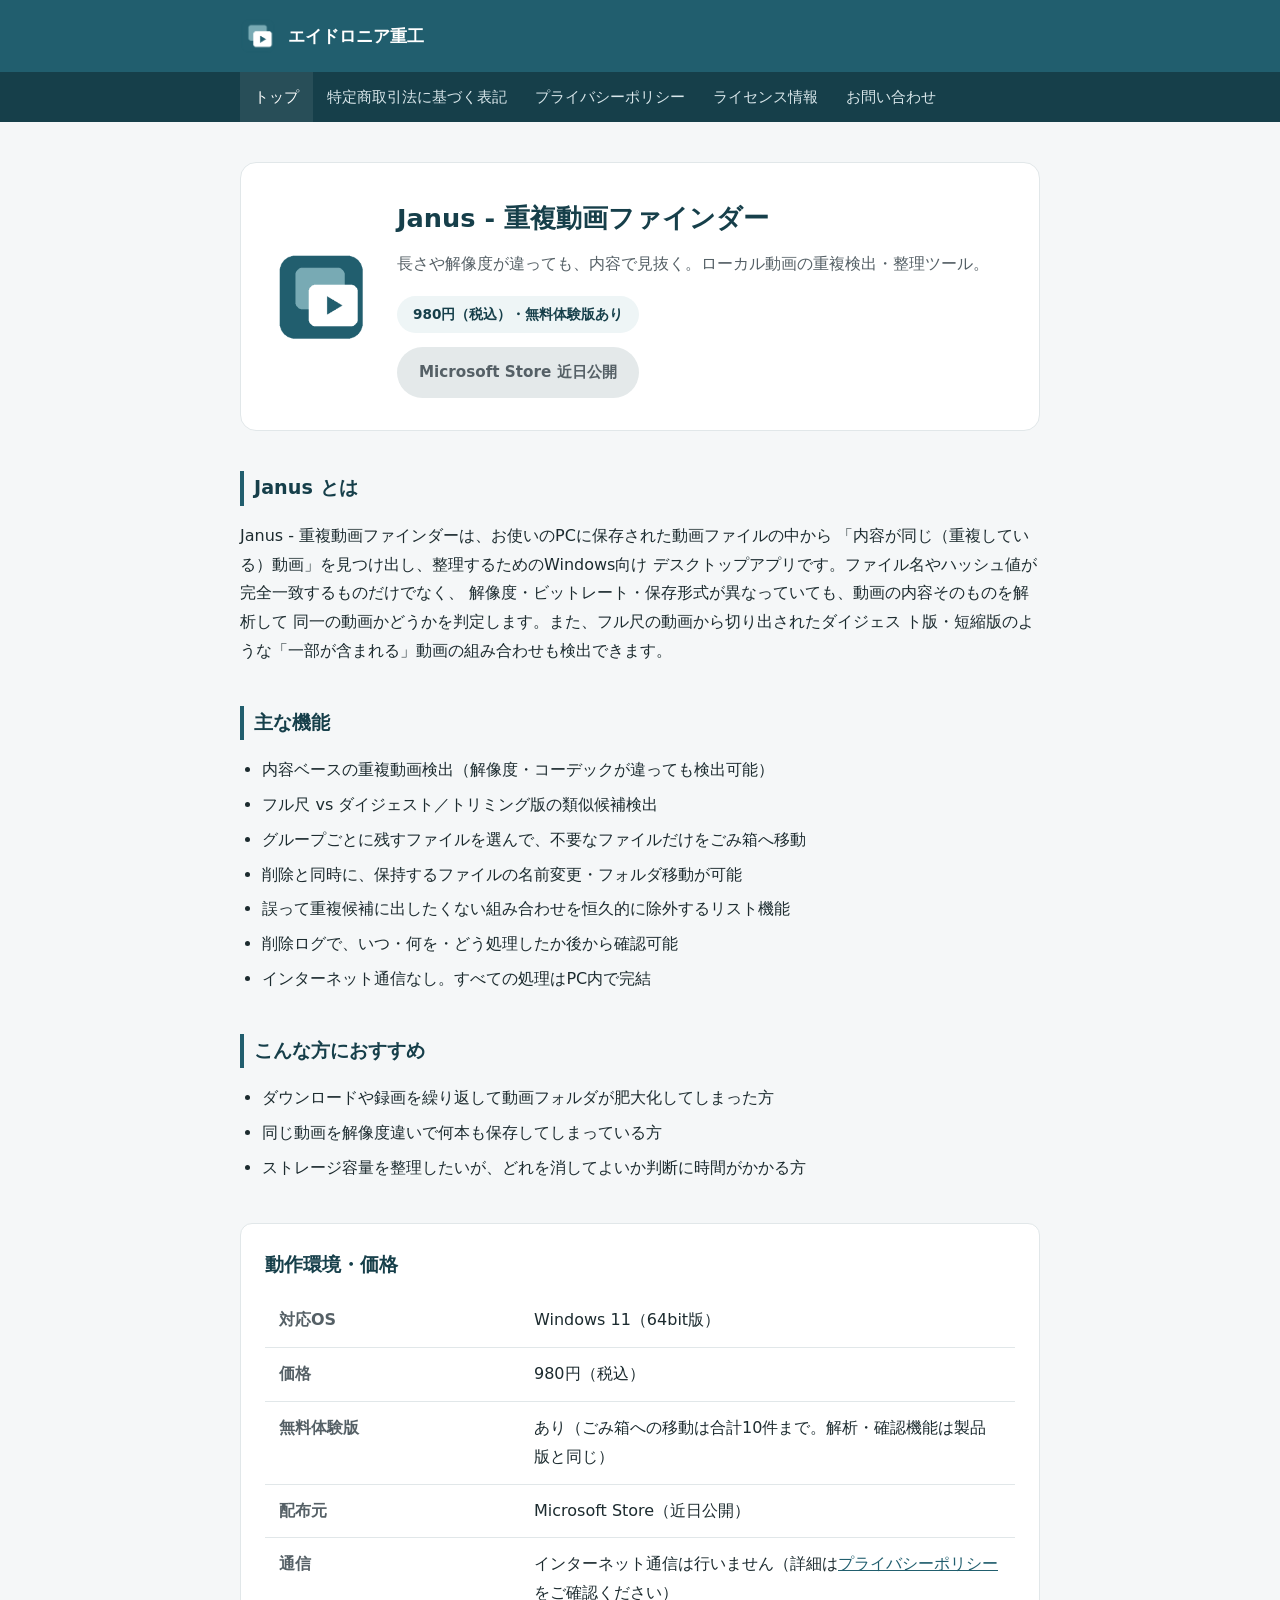
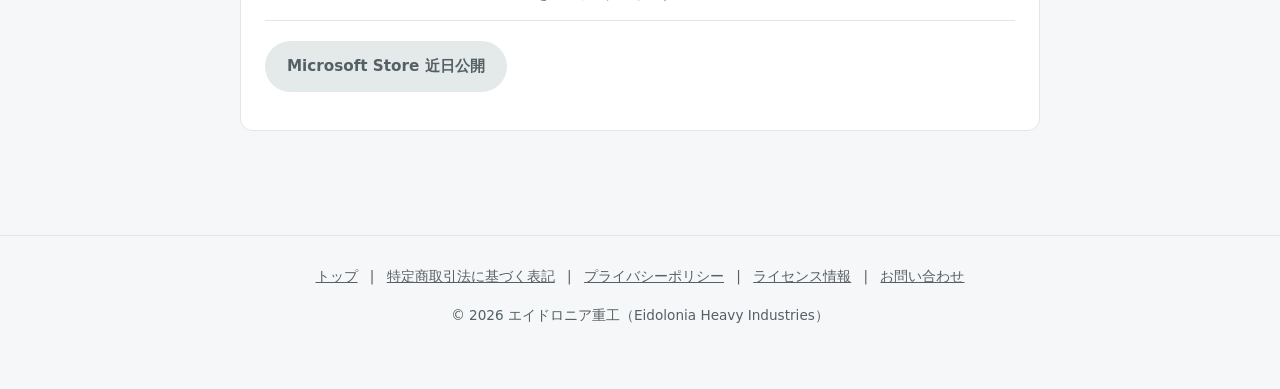
==== index.html @ 9762f9f0 "Add files via upload" ====
<!DOCTYPE html>
<html lang="ja">
<head>
<meta charset="UTF-8">
<meta name="viewport" content="width=device-width, initial-scale=1.0">
<title>Janus - 重複動画ファインダー | エイドロニア重工</title>
<meta name="description" content="長さや解像度が違っても内容ベースで重複動画を見つけ出し、整理するWindows向けデスクトップアプリ「Janus - 重複動画ファインダー」。Microsoft Storeで販売中。">
<link rel="stylesheet" href="style.css">
</head>
<body>

<header class="site-header">
  <div class="header-inner">
    <img class="logo" src="assets/logo.png" alt="Janus ロゴ">
    <a class="brand" href="index.html">エイドロニア重工</a>
  </div>
</header>
<nav class="site-nav">
  <div class="nav-inner">
    <a href="index.html" class="active">トップ</a>
    <a href="tokushoho.html">特定商取引法に基づく表記</a>
    <a href="privacy.html">プライバシーポリシー</a>
    <a href="license.html">ライセンス情報</a>
    <a href="contact.html">お問い合わせ</a>
  </div>
</nav>

<main>

  <div class="hero">
    <img class="hero-logo" src="assets/logo.png" alt="Janus - 重複動画ファインダー アイコン">
    <div>
      <h1>Janus - 重複動画ファインダー</h1>
      <p class="tagline">長さや解像度が違っても、内容で見抜く。ローカル動画の重複検出・整理ツール。</p>
      <span class="price-badge">980円（税込）・無料体験版あり</span><br>
      <!-- Microsoft Store 公開後は、この span を下記コメント内の <a> タグに置き換えてください -->
      <span class="btn-soon">Microsoft Store 近日公開</span>
      <!--
      <a class="btn" href="https://apps.microsoft.com/detail/9PHZ2T339R2P" target="_blank" rel="noopener">Microsoft Store で見る</a>
      -->
    </div>
  </div>

  <section>
    <h2>Janus とは</h2>
    <p>
      Janus - 重複動画ファインダーは、お使いのPCに保存された動画ファイルの中から
      「内容が同じ（重複している）動画」を見つけ出し、整理するためのWindows向け
      デスクトップアプリです。ファイル名やハッシュ値が完全一致するものだけでなく、
      解像度・ビットレート・保存形式が異なっていても、動画の内容そのものを解析して
      同一の動画かどうかを判定します。また、フル尺の動画から切り出されたダイジェス
      ト版・短縮版のような「一部が含まれる」動画の組み合わせも検出できます。
    </p>
  </section>

  <section>
    <h2>主な機能</h2>
    <ul>
      <li>内容ベースの重複動画検出（解像度・コーデックが違っても検出可能）</li>
      <li>フル尺 vs ダイジェスト／トリミング版の類似候補検出</li>
      <li>グループごとに残すファイルを選んで、不要なファイルだけをごみ箱へ移動</li>
      <li>削除と同時に、保持するファイルの名前変更・フォルダ移動が可能</li>
      <li>誤って重複候補に出したくない組み合わせを恒久的に除外するリスト機能</li>
      <li>削除ログで、いつ・何を・どう処理したか後から確認可能</li>
      <li>インターネット通信なし。すべての処理はPC内で完結</li>
    </ul>
  </section>

  <section>
    <h2>こんな方におすすめ</h2>
    <ul>
      <li>ダウンロードや録画を繰り返して動画フォルダが肥大化してしまった方</li>
      <li>同じ動画を解像度違いで何本も保存してしまっている方</li>
      <li>ストレージ容量を整理したいが、どれを消してよいか判断に時間がかかる方</li>
    </ul>
  </section>

  <section class="card">
    <h2 style="border:none; padding-left:0; margin-bottom:12px;">動作環境・価格</h2>
    <table class="spec-table">
      <tr><th>対応OS</th><td>Windows 11（64bit版）</td></tr>
      <tr><th>価格</th><td>980円（税込）</td></tr>
      <tr><th>無料体験版</th><td>あり（ごみ箱への移動は合計10件まで。解析・確認機能は製品版と同じ）</td></tr>
      <tr><th>配布元</th><td>Microsoft Store（近日公開）</td></tr>
      <tr><th>通信</th><td>インターネット通信は行いません（詳細は<a href="privacy.html">プライバシーポリシー</a>をご確認ください）</td></tr>
    </table>
    <p style="margin-top:20px;">
      <!-- Microsoft Store 公開後は、この span を下記コメント内の <a> タグに置き換えてください -->
      <span class="btn-soon">Microsoft Store 近日公開</span>
      <!--
      <a class="btn" href="https://apps.microsoft.com/detail/9PHZ2T339R2P" target="_blank" rel="noopener">Microsoft Store で購入する</a>
      -->
    </p>
  </section>

</main>

<footer class="site-footer">
  <p>
    <a href="index.html">トップ</a> |
    <a href="tokushoho.html">特定商取引法に基づく表記</a> |
    <a href="privacy.html">プライバシーポリシー</a> |
    <a href="license.html">ライセンス情報</a> |
    <a href="contact.html">お問い合わせ</a>
  </p>
  <p>&copy; 2026 エイドロニア重工（Eidolonia Heavy Industries）</p>
</footer>

</body>
</html>
---- style.css ----
:root {
  --color-bg: #f5f7f8;
  --color-surface: #ffffff;
  --color-text: #1c2b2f;
  --color-text-muted: #556066;
  --color-primary: #215e6e;
  --color-primary-dark: #163f4a;
  --color-accent: #78aab4;
  --color-border: #e1e7e9;
  --max-width: 840px;
}

* {
  box-sizing: border-box;
}

html {
  scroll-behavior: smooth;
}

body {
  margin: 0;
  font-family: "Hiragino Kaku Gothic ProN", "Yu Gothic", "Meiryo", system-ui, -apple-system, sans-serif;
  background: var(--color-bg);
  color: var(--color-text);
  line-height: 1.8;
}

a {
  color: var(--color-primary);
}

a:hover {
  color: var(--color-primary-dark);
}

header.site-header {
  background: var(--color-primary);
  color: #fff;
}

.header-inner {
  max-width: var(--max-width);
  margin: 0 auto;
  padding: 18px 20px;
  display: flex;
  align-items: center;
  gap: 12px;
}

.header-inner img.logo {
  width: 36px;
  height: 36px;
  border-radius: 8px;
  display: block;
}

.header-inner .brand {
  font-weight: 700;
  font-size: 1.05rem;
  color: #fff;
  text-decoration: none;
}

nav.site-nav {
  background: var(--color-primary-dark);
}

nav.site-nav .nav-inner {
  max-width: var(--max-width);
  margin: 0 auto;
  padding: 0 20px;
  display: flex;
  flex-wrap: wrap;
}

nav.site-nav a {
  color: #d8e6ea;
  text-decoration: none;
  padding: 12px 14px;
  font-size: 0.92rem;
  white-space: nowrap;
}

nav.site-nav a:hover,
nav.site-nav a.active {
  color: #fff;
  background: rgba(255, 255, 255, 0.08);
}

main {
  max-width: var(--max-width);
  margin: 0 auto;
  padding: 40px 20px 64px;
}

.page-title {
  font-size: 1.6rem;
  margin: 0 0 8px;
  color: var(--color-primary-dark);
}

.page-lede {
  color: var(--color-text-muted);
  margin: 0 0 32px;
}

section {
  margin-bottom: 40px;
}

h2 {
  font-size: 1.2rem;
  color: var(--color-primary-dark);
  border-left: 4px solid var(--color-primary);
  padding-left: 10px;
  margin: 0 0 16px;
}

h3 {
  font-size: 1.02rem;
  color: var(--color-primary-dark);
  margin: 20px 0 8px;
}

p {
  margin: 0 0 14px;
}

ul,
ol {
  margin: 0 0 14px;
  padding-left: 1.4em;
}

li {
  margin-bottom: 6px;
}

.card {
  background: var(--color-surface);
  border: 1px solid var(--color-border);
  border-radius: 12px;
  padding: 24px;
}

.hero {
  display: flex;
  flex-wrap: wrap;
  gap: 28px;
  align-items: center;
  background: var(--color-surface);
  border: 1px solid var(--color-border);
  border-radius: 16px;
  padding: 32px;
  margin-bottom: 40px;
}

.hero img.hero-logo {
  width: 96px;
  height: 96px;
  border-radius: 20px;
  flex-shrink: 0;
}

.hero h1 {
  margin: 0 0 8px;
  font-size: 1.6rem;
  color: var(--color-primary-dark);
}

.hero .tagline {
  color: var(--color-text-muted);
  margin: 0 0 18px;
}

.btn {
  display: inline-block;
  background: var(--color-primary);
  color: #fff !important;
  text-decoration: none;
  padding: 12px 22px;
  border-radius: 999px;
  font-weight: 700;
  font-size: 0.95rem;
}

.btn:hover {
  background: var(--color-primary-dark);
}

.btn-soon {
  display: inline-block;
  background: #e4e9ea;
  color: var(--color-text-muted) !important;
  text-decoration: none;
  padding: 12px 22px;
  border-radius: 999px;
  font-weight: 700;
  font-size: 0.95rem;
  cursor: default;
}

.price-badge {
  display: inline-block;
  background: #eef5f6;
  color: var(--color-primary-dark);
  border-radius: 999px;
  padding: 6px 16px;
  font-size: 0.85rem;
  font-weight: 700;
  margin-bottom: 14px;
}

table.spec-table {
  width: 100%;
  border-collapse: collapse;
}

table.spec-table th,
table.spec-table td {
  text-align: left;
  padding: 12px 14px;
  border-bottom: 1px solid var(--color-border);
  vertical-align: top;
}

table.spec-table th {
  width: 34%;
  color: var(--color-text-muted);
  font-weight: 600;
  white-space: nowrap;
}

.notice {
  background: #fff8e8;
  border: 1px solid #f0dca6;
  border-radius: 10px;
  padding: 16px 18px;
  font-size: 0.92rem;
  color: #6b5620;
}

footer.site-footer {
  border-top: 1px solid var(--color-border);
  padding: 28px 20px 48px;
  text-align: center;
  color: var(--color-text-muted);
  font-size: 0.85rem;
}

footer.site-footer a {
  color: var(--color-text-muted);
  margin: 0 8px;
}

.email-link {
  font-size: 1.1rem;
  font-weight: 700;
}

@media (max-width: 560px) {
  .hero {
    flex-direction: column;
    text-align: center;
    padding: 24px;
  }
  table.spec-table th,
  table.spec-table td {
    display: block;
    width: 100%;
  }
  table.spec-table th {
    padding-bottom: 2px;
    border-bottom: none;
  }
  table.spec-table td {
    padding-top: 2px;
  }
}
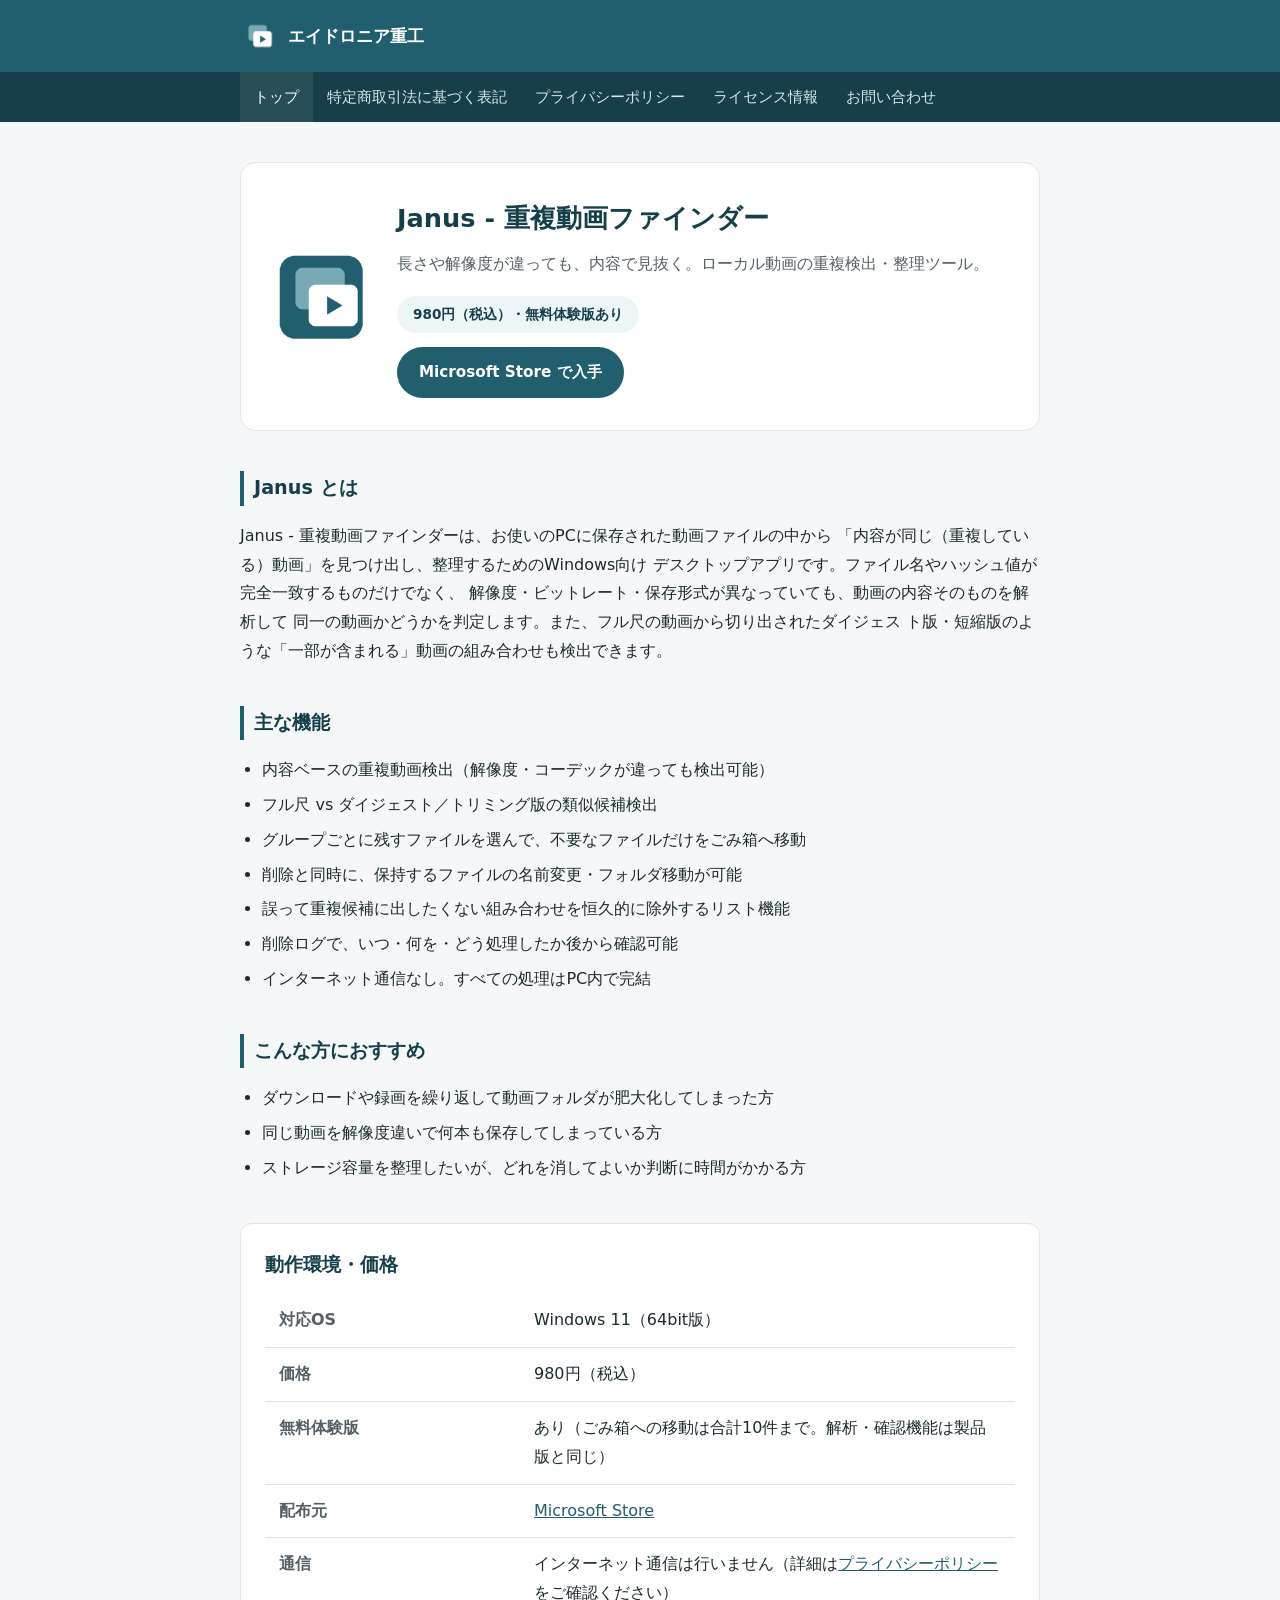
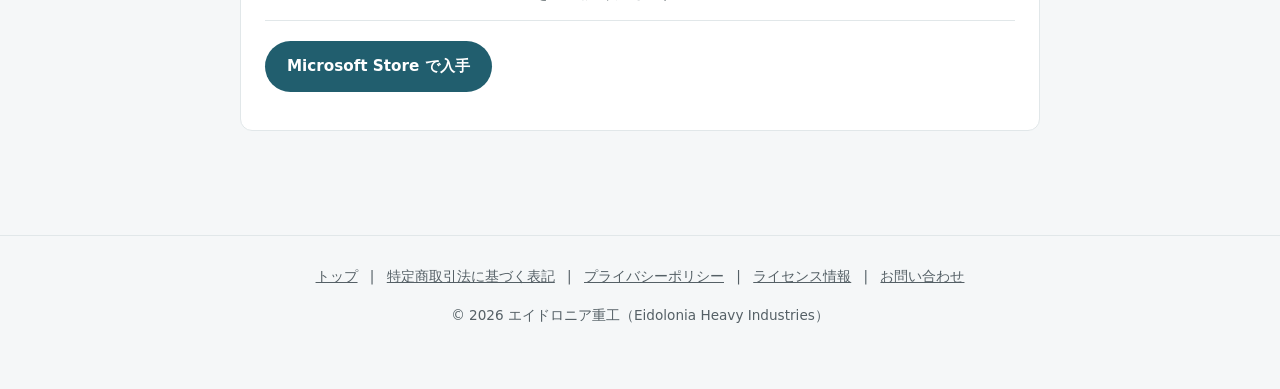
==== commit f4cfce95: "Add files via upload" ====
--- a/index.html
+++ b/index.html
@@ -33,11 +33,7 @@
       <h1>Janus - 重複動画ファインダー</h1>
       <p class="tagline">長さや解像度が違っても、内容で見抜く。ローカル動画の重複検出・整理ツール。</p>
       <span class="price-badge">980円（税込）・無料体験版あり</span><br>
-      <!-- Microsoft Store 公開後は、この span を下記コメント内の <a> タグに置き換えてください -->
-      <span class="btn-soon">Microsoft Store 近日公開</span>
-      <!--
-      <a class="btn" href="https://apps.microsoft.com/detail/9PHZ2T339R2P" target="_blank" rel="noopener">Microsoft Store で見る</a>
-      -->
+      <a class="btn" href="https://apps.microsoft.com/detail/9PHZ2T339R2P" target="_blank" rel="noopener">Microsoft Store で入手</a>
     </div>
   </div>
 
@@ -81,15 +77,11 @@
       <tr><th>対応OS</th><td>Windows 11（64bit版）</td></tr>
       <tr><th>価格</th><td>980円（税込）</td></tr>
       <tr><th>無料体験版</th><td>あり（ごみ箱への移動は合計10件まで。解析・確認機能は製品版と同じ）</td></tr>
-      <tr><th>配布元</th><td>Microsoft Store（近日公開）</td></tr>
+      <tr><th>配布元</th><td><a href="https://apps.microsoft.com/detail/9PHZ2T339R2P" target="_blank" rel="noopener">Microsoft Store</a></td></tr>
       <tr><th>通信</th><td>インターネット通信は行いません（詳細は<a href="privacy.html">プライバシーポリシー</a>をご確認ください）</td></tr>
     </table>
     <p style="margin-top:20px;">
-      <!-- Microsoft Store 公開後は、この span を下記コメント内の <a> タグに置き換えてください -->
-      <span class="btn-soon">Microsoft Store 近日公開</span>
-      <!--
-      <a class="btn" href="https://apps.microsoft.com/detail/9PHZ2T339R2P" target="_blank" rel="noopener">Microsoft Store で購入する</a>
-      -->
+      <a class="btn" href="https://apps.microsoft.com/detail/9PHZ2T339R2P" target="_blank" rel="noopener">Microsoft Store で入手</a>
     </p>
   </section>
 
--- a/style.css
+++ b/style.css
@@ -278,3 +278,125 @@
     padding-top: 2px;
   }
 }
+
+/* ---- インラインコード・ハッシュ値・ソース入手先（ライセンス情報ページ等） ---- */
+
+code {
+  font-family: "Consolas", "Menlo", "Courier New", monospace;
+  font-size: 0.88em;
+  background: #eef3f4;
+  color: var(--color-primary-dark);
+  border-radius: 4px;
+  padding: 1px 6px;
+  overflow-wrap: anywhere;
+}
+
+table.spec-table td > p:last-child,
+table.spec-table td > ul:last-child {
+  margin-bottom: 0;
+}
+
+.sub-note {
+  font-size: 0.92rem;
+  color: var(--color-text-muted);
+  margin: 8px 0 0;
+}
+
+.hash-row {
+  margin-top: 10px;
+}
+
+.hash-label {
+  display: block;
+  font-size: 0.8rem;
+  font-weight: 700;
+  color: var(--color-text-muted);
+  margin-bottom: 2px;
+}
+
+code.hash {
+  display: block;
+  padding: 8px 12px;
+  border: 1px solid var(--color-border);
+  border-radius: 8px;
+  line-height: 1.6;
+  word-break: break-all;
+}
+
+code.hash-inline {
+  word-break: break-all;
+}
+
+.option-list {
+  display: flex;
+  flex-wrap: wrap;
+  gap: 6px;
+  margin: 0 0 14px;
+}
+
+.option-list code {
+  padding: 3px 8px;
+  border: 1px solid var(--color-border);
+}
+
+.source-primary {
+  background: #f2f8f9;
+  border: 1px solid var(--color-accent);
+  border-radius: 10px;
+  padding: 12px 16px;
+  margin-bottom: 18px;
+}
+
+.label-badge {
+  display: inline-block;
+  background: var(--color-primary);
+  color: #fff;
+  border-radius: 999px;
+  padding: 1px 10px;
+  font-size: 0.75rem;
+  font-weight: 700;
+  margin-bottom: 4px;
+}
+
+.source-primary .source-link {
+  display: block;
+  font-weight: 700;
+}
+
+.source-heading {
+  font-size: 0.85rem;
+  font-weight: 700;
+  color: var(--color-text-muted);
+  margin: 0 0 6px;
+}
+
+ul.source-list {
+  margin: 0 0 12px;
+  padding-left: 1.2em;
+}
+
+ul.source-list li {
+  margin-bottom: 10px;
+}
+
+.source-desc,
+.source-meta {
+  display: block;
+  font-size: 0.86rem;
+  color: var(--color-text-muted);
+  line-height: 1.6;
+}
+
+@media (max-width: 560px) {
+  main {
+    padding: 28px 16px 48px;
+  }
+  .card {
+    padding: 18px 16px;
+  }
+  table.spec-table th,
+  table.spec-table td {
+    padding-left: 0;
+    padding-right: 0;
+  }
+}
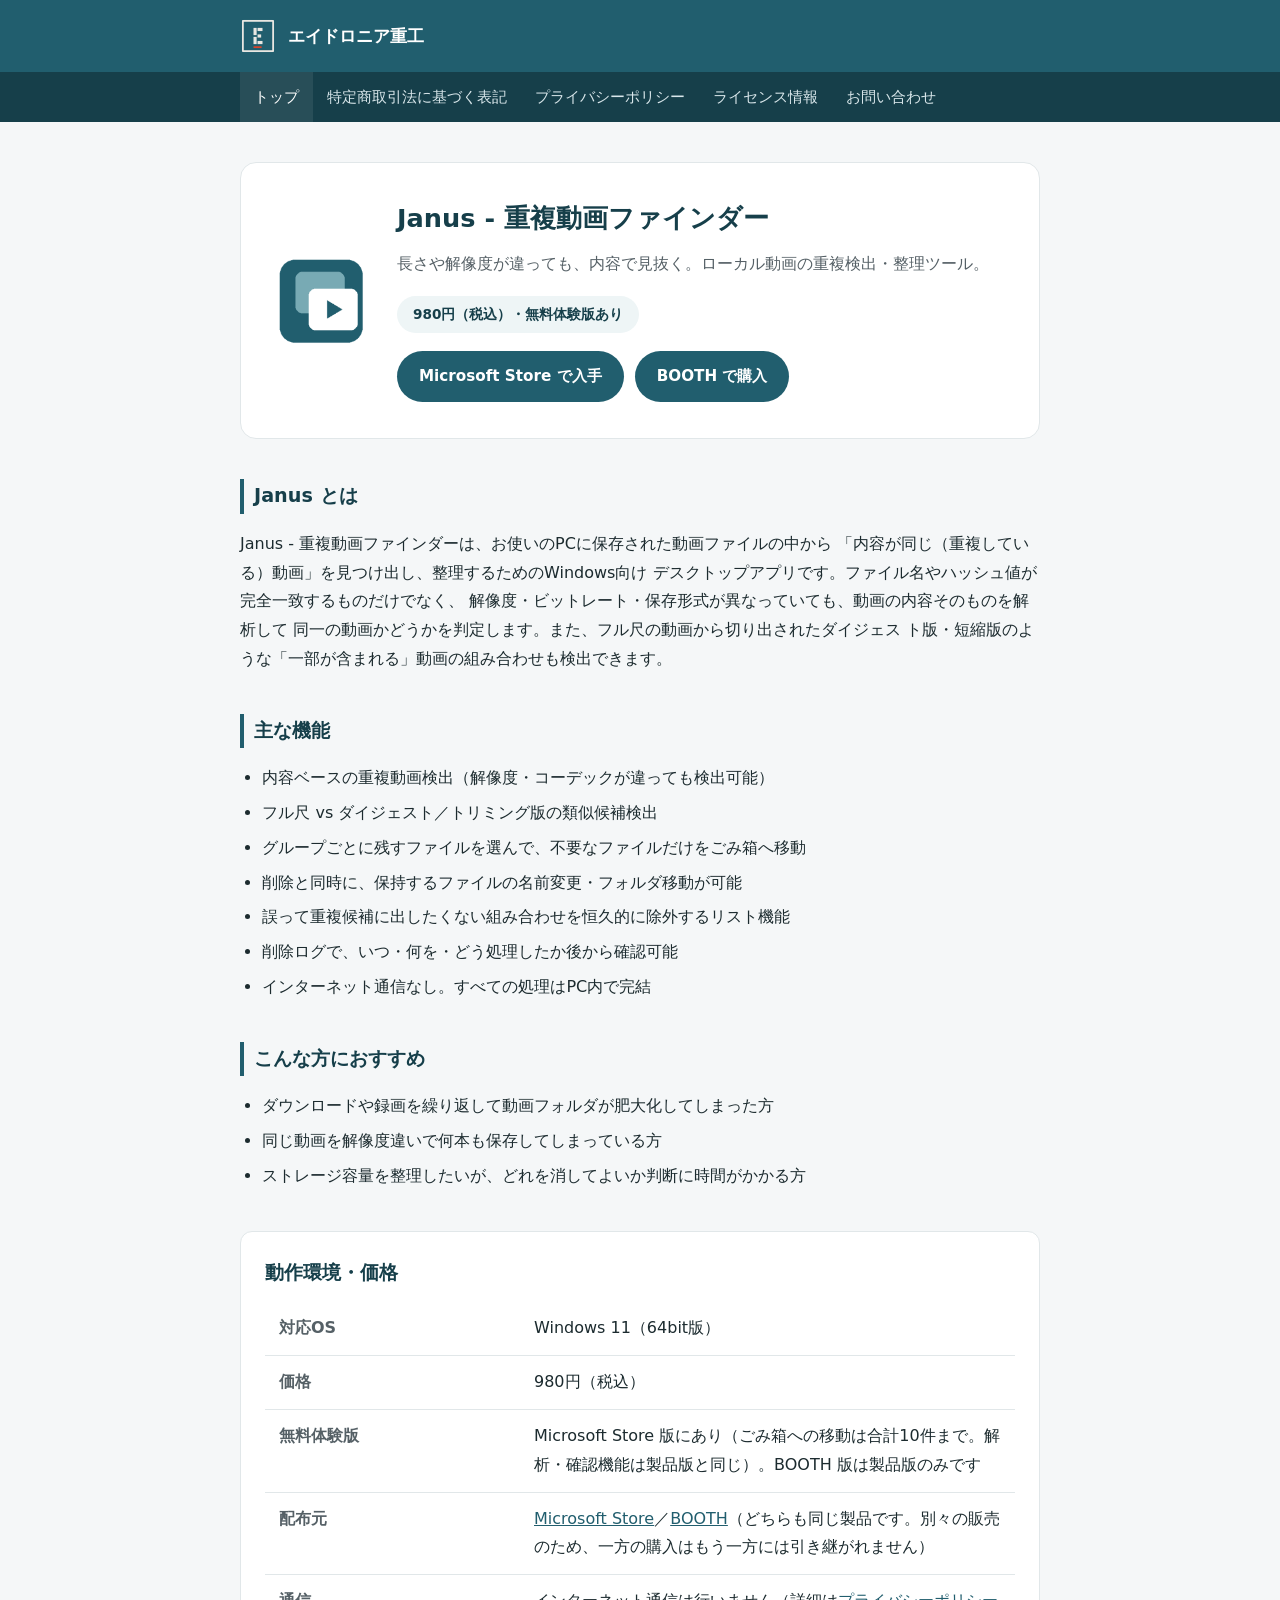
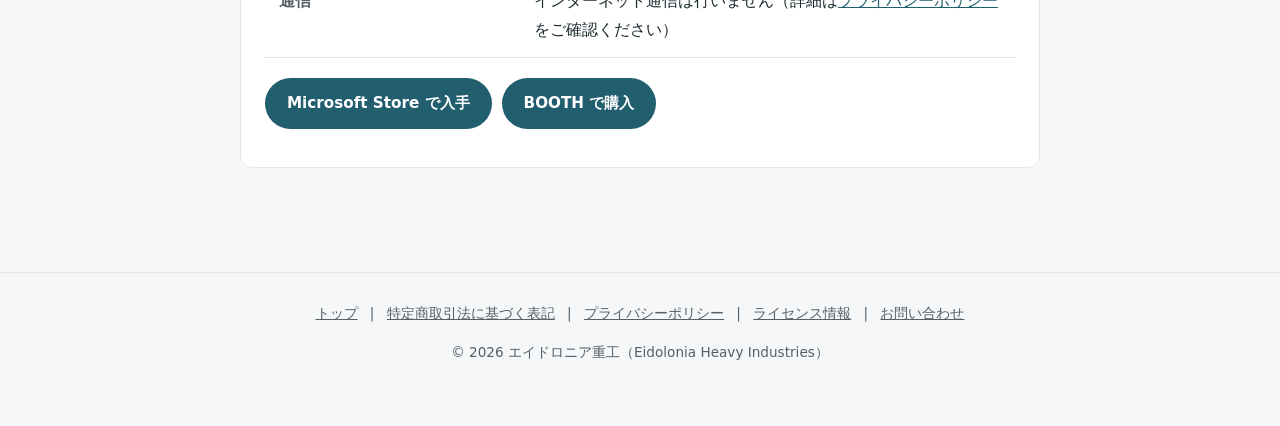
==== commit 89a28a06: "サイト更新 ショップ公開 アイコン類追加" ====
--- a/index.html
+++ b/index.html
@@ -4,14 +4,24 @@
 <meta charset="UTF-8">
 <meta name="viewport" content="width=device-width, initial-scale=1.0">
 <title>Janus - 重複動画ファインダー | エイドロニア重工</title>
-<meta name="description" content="長さや解像度が違っても内容ベースで重複動画を見つけ出し、整理するWindows向けデスクトップアプリ「Janus - 重複動画ファインダー」。Microsoft Storeで販売中。">
+<meta name="description" content="長さや解像度が違っても内容ベースで重複動画を見つけ出し、整理するWindows向けデスクトップアプリ「Janus - 重複動画ファインダー」。Microsoft Store・BOOTHで販売中。">
+<link rel="icon" href="favicon.ico" sizes="any">
+<link rel="icon" href="favicon.svg" type="image/svg+xml">
+<link rel="apple-touch-icon" href="apple-touch-icon.png">
+<meta property="og:type" content="website">
+<meta property="og:site_name" content="エイドロニア重工">
+<meta property="og:title" content="Janus - 重複動画ファインダー | エイドロニア重工">
+<meta property="og:description" content="長さや解像度が違っても内容ベースで重複動画を見つけ出し、整理するWindows向けデスクトップアプリ「Janus - 重複動画ファインダー」。Microsoft Store・BOOTHで販売中。">
+<meta property="og:url" content="https://eidolonia-hi.github.io/">
+<meta property="og:image" content="https://eidolonia-hi.github.io/assets/ogp_1200x630.png">
+<meta name="twitter:card" content="summary_large_image">
 <link rel="stylesheet" href="style.css">
 </head>
 <body>
 
 <header class="site-header">
   <div class="header-inner">
-    <img class="logo" src="assets/logo.png" alt="Janus ロゴ">
+    <img class="logo" src="assets/e_light.svg" alt="エイドロニア重工 ロゴ">
     <a class="brand" href="index.html">エイドロニア重工</a>
   </div>
 </header>
@@ -33,7 +43,8 @@
       <h1>Janus - 重複動画ファインダー</h1>
       <p class="tagline">長さや解像度が違っても、内容で見抜く。ローカル動画の重複検出・整理ツール。</p>
       <span class="price-badge">980円（税込）・無料体験版あり</span><br>
-      <a class="btn" href="https://apps.microsoft.com/detail/9PHZ2T339R2P" target="_blank" rel="noopener">Microsoft Store で入手</a>
+      <a class="btn" style="margin:4px 6px 4px 0;" href="https://apps.microsoft.com/detail/9PHZ2T339R2P" target="_blank" rel="noopener">Microsoft Store で入手</a>
+      <a class="btn" style="margin:4px 6px 4px 0;" href="https://eidolonia-hi.booth.pm/items/8967915" target="_blank" rel="noopener">BOOTH で購入</a>
     </div>
   </div>
 
@@ -76,12 +87,13 @@
     <table class="spec-table">
       <tr><th>対応OS</th><td>Windows 11（64bit版）</td></tr>
       <tr><th>価格</th><td>980円（税込）</td></tr>
-      <tr><th>無料体験版</th><td>あり（ごみ箱への移動は合計10件まで。解析・確認機能は製品版と同じ）</td></tr>
-      <tr><th>配布元</th><td><a href="https://apps.microsoft.com/detail/9PHZ2T339R2P" target="_blank" rel="noopener">Microsoft Store</a></td></tr>
+      <tr><th>無料体験版</th><td>Microsoft Store 版にあり（ごみ箱への移動は合計10件まで。解析・確認機能は製品版と同じ）。BOOTH 版は製品版のみです</td></tr>
+      <tr><th>配布元</th><td><a href="https://apps.microsoft.com/detail/9PHZ2T339R2P" target="_blank" rel="noopener">Microsoft Store</a>／<a href="https://eidolonia-hi.booth.pm/items/8967915" target="_blank" rel="noopener">BOOTH</a>（どちらも同じ製品です。別々の販売のため、一方の購入はもう一方には引き継がれません）</td></tr>
       <tr><th>通信</th><td>インターネット通信は行いません（詳細は<a href="privacy.html">プライバシーポリシー</a>をご確認ください）</td></tr>
     </table>
-    <p style="margin-top:20px;">
+    <p style="margin-top:20px; display:flex; flex-wrap:wrap; gap:10px;">
       <a class="btn" href="https://apps.microsoft.com/detail/9PHZ2T339R2P" target="_blank" rel="noopener">Microsoft Store で入手</a>
+      <a class="btn" href="https://eidolonia-hi.booth.pm/items/8967915" target="_blank" rel="noopener">BOOTH で購入</a>
     </p>
   </section>
 
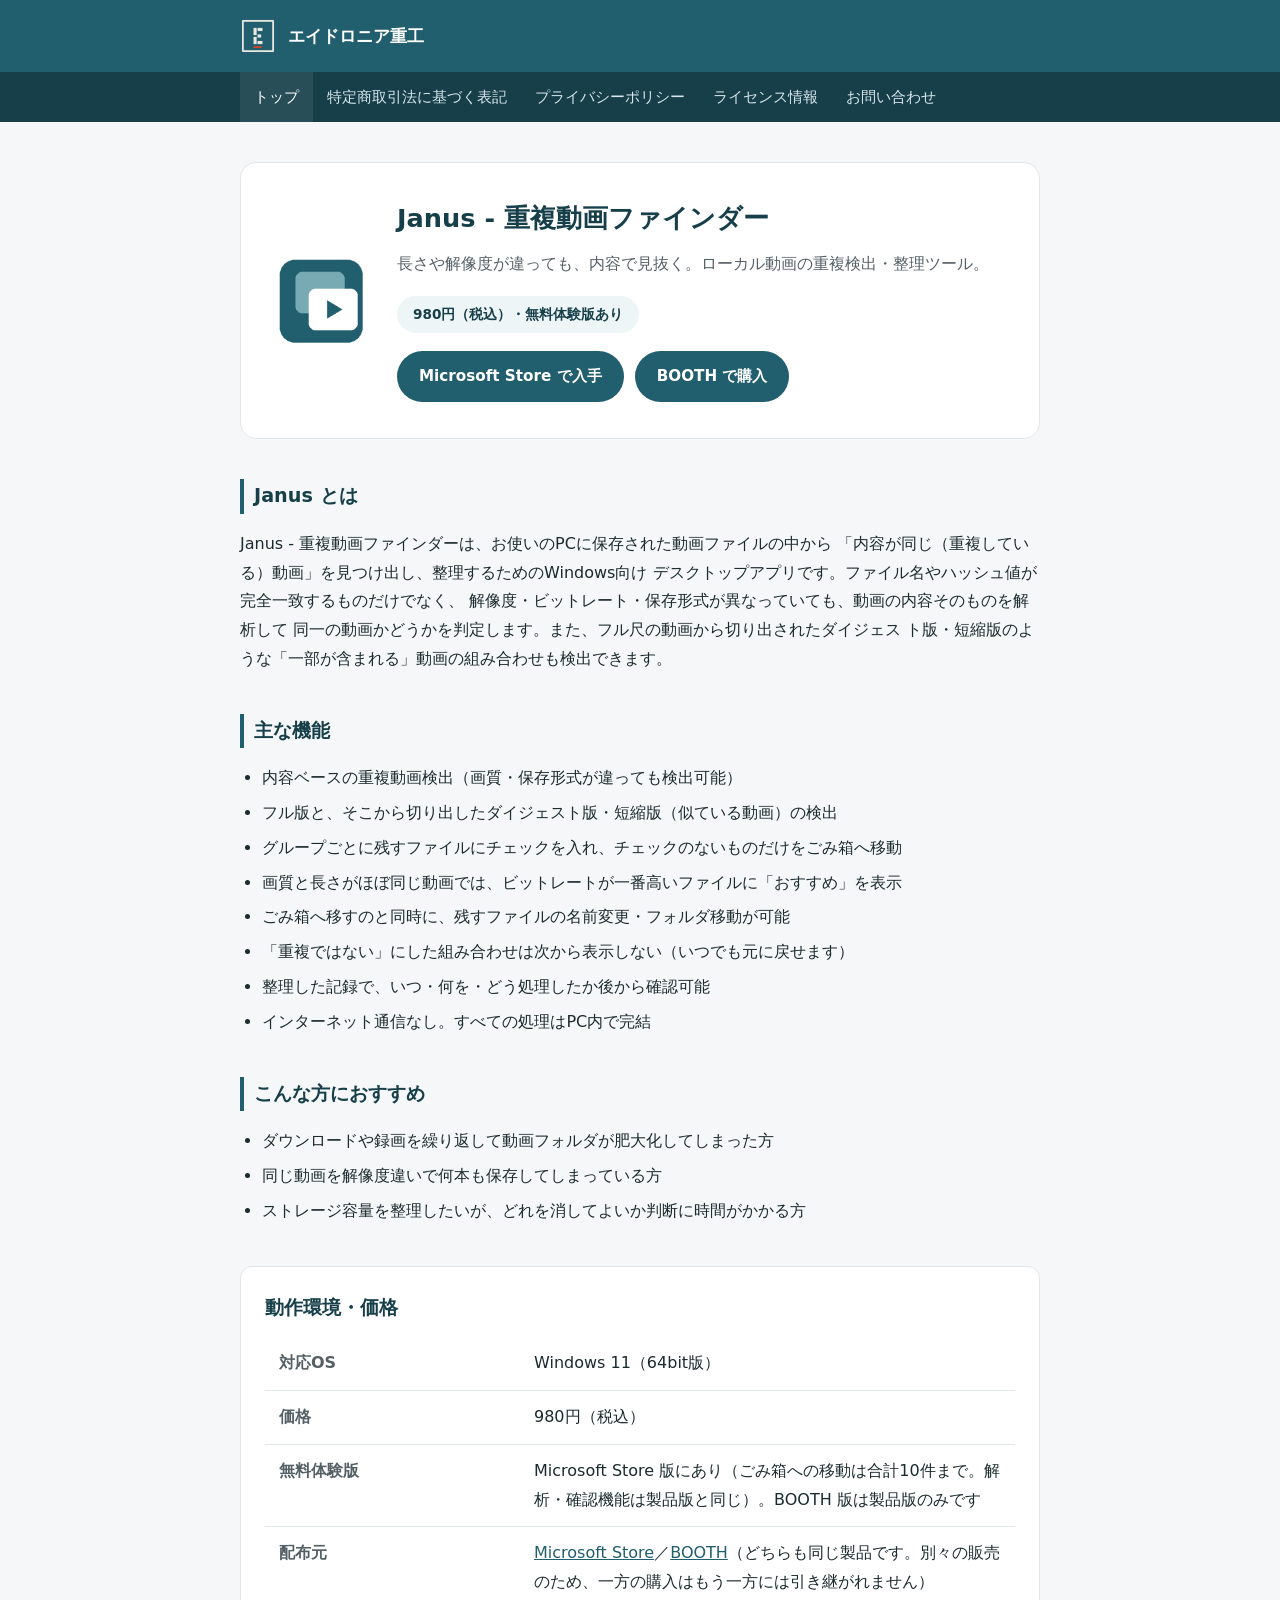
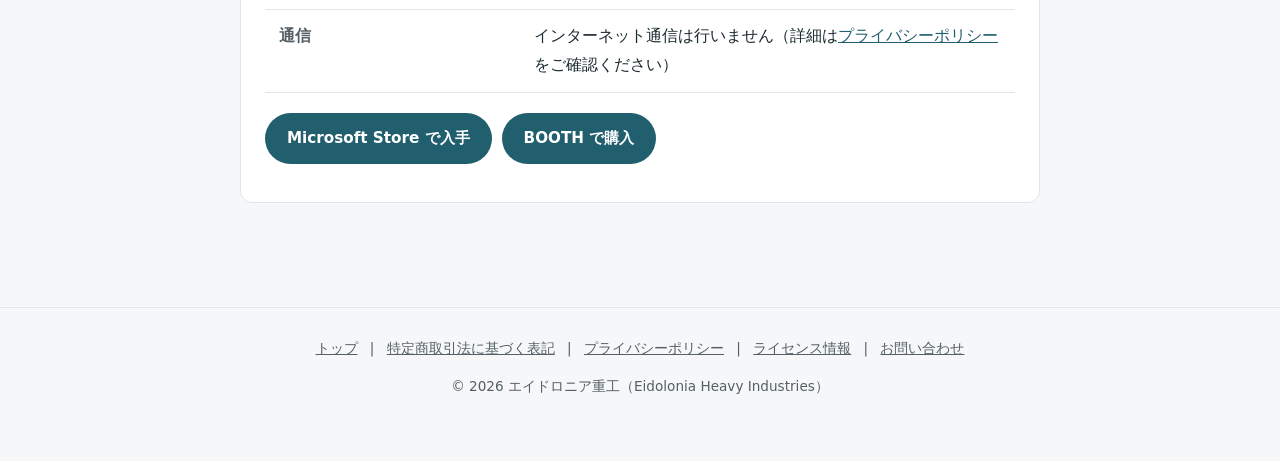
==== commit b6fe1ab4: "Add files via upload" ====
--- a/index.html
+++ b/index.html
@@ -63,12 +63,13 @@
   <section>
     <h2>主な機能</h2>
     <ul>
-      <li>内容ベースの重複動画検出（解像度・コーデックが違っても検出可能）</li>
-      <li>フル尺 vs ダイジェスト／トリミング版の類似候補検出</li>
-      <li>グループごとに残すファイルを選んで、不要なファイルだけをごみ箱へ移動</li>
-      <li>削除と同時に、保持するファイルの名前変更・フォルダ移動が可能</li>
-      <li>誤って重複候補に出したくない組み合わせを恒久的に除外するリスト機能</li>
-      <li>削除ログで、いつ・何を・どう処理したか後から確認可能</li>
+      <li>内容ベースの重複動画検出（画質・保存形式が違っても検出可能）</li>
+      <li>フル版と、そこから切り出したダイジェスト版・短縮版（似ている動画）の検出</li>
+      <li>グループごとに残すファイルにチェックを入れ、チェックのないものだけをごみ箱へ移動</li>
+      <li>画質と長さがほぼ同じ動画では、ビットレートが一番高いファイルに「おすすめ」を表示</li>
+      <li>ごみ箱へ移すのと同時に、残すファイルの名前変更・フォルダ移動が可能</li>
+      <li>「重複ではない」にした組み合わせは次から表示しない（いつでも元に戻せます）</li>
+      <li>整理した記録で、いつ・何を・どう処理したか後から確認可能</li>
       <li>インターネット通信なし。すべての処理はPC内で完結</li>
     </ul>
   </section>
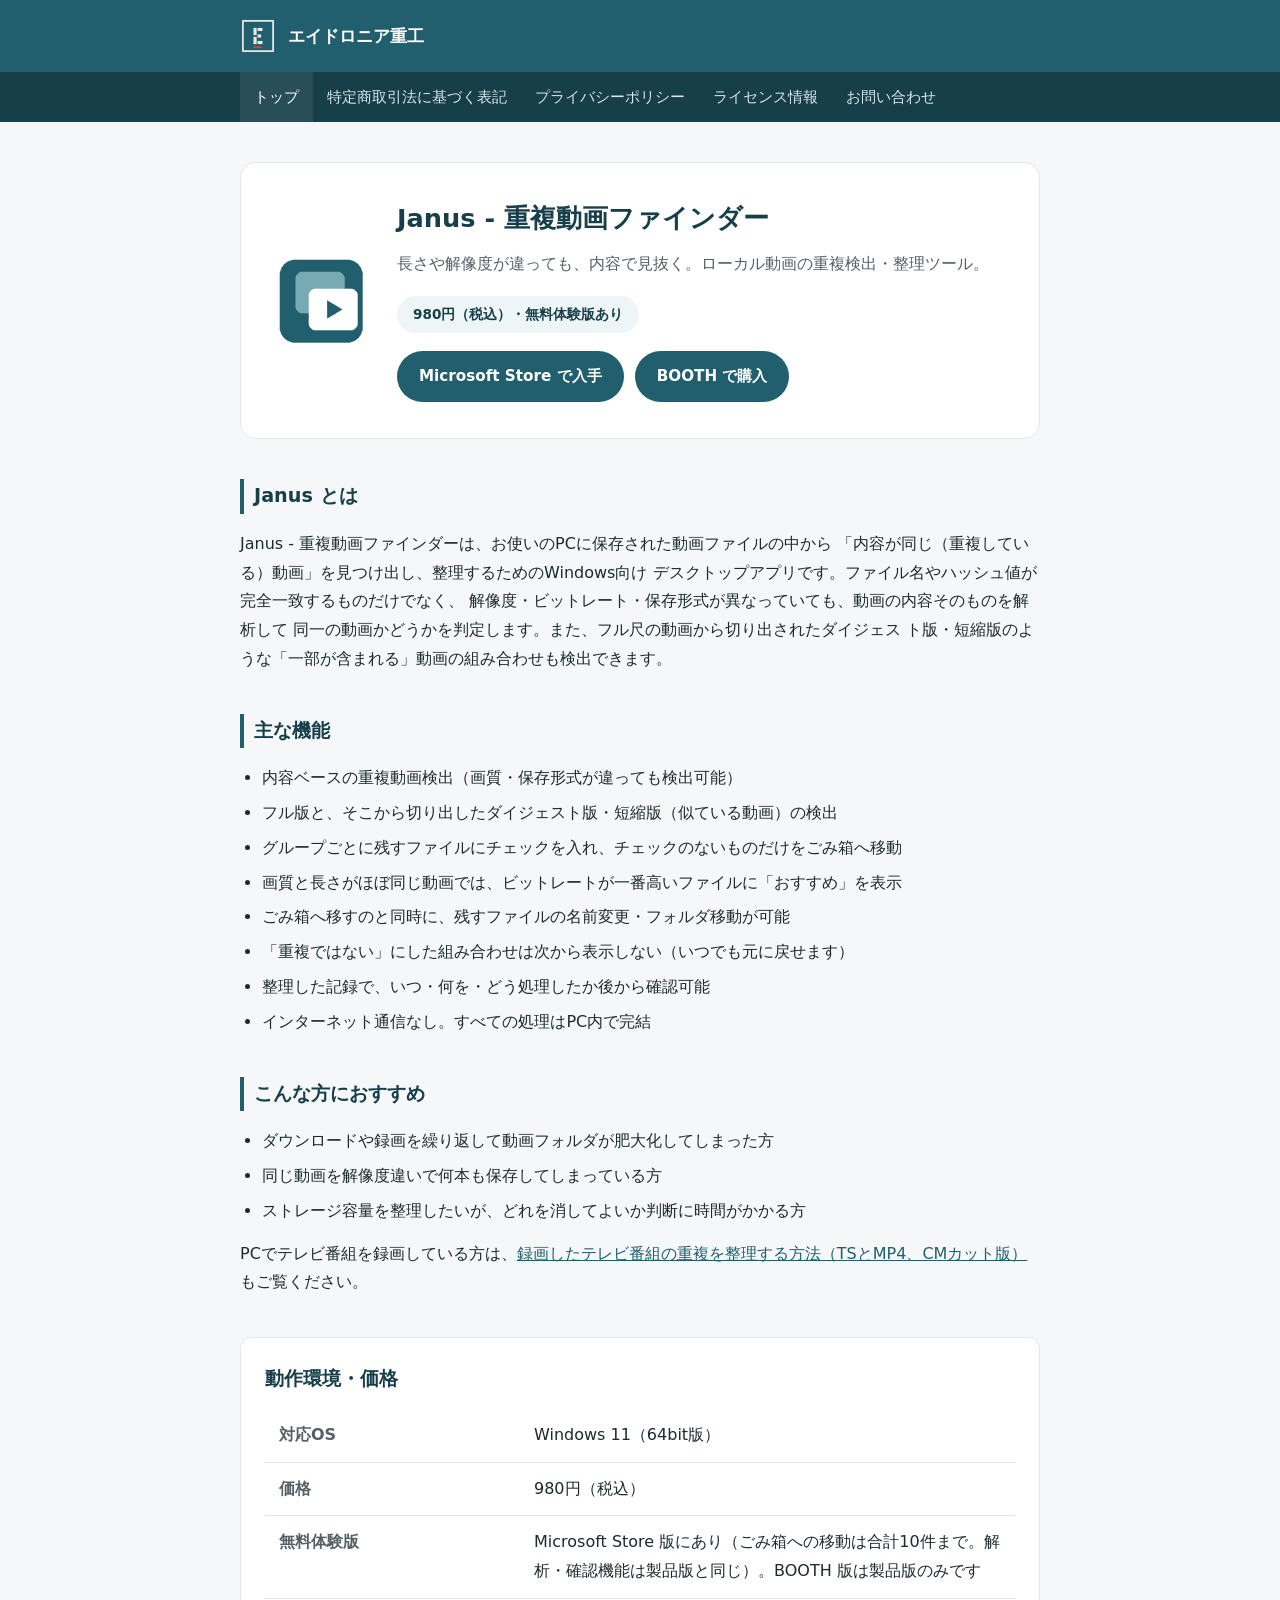
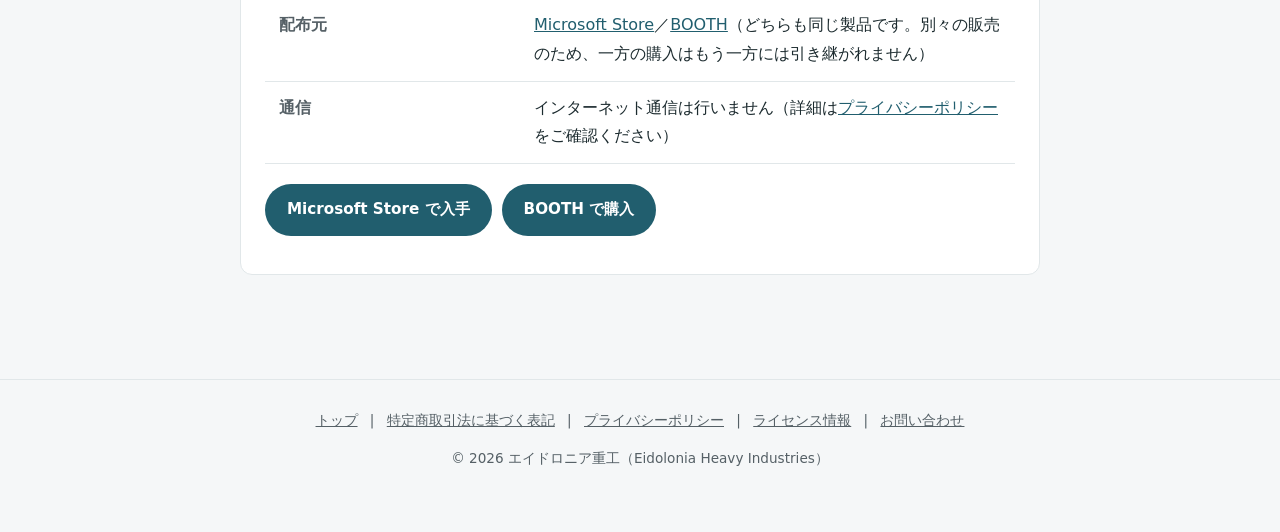
==== commit 5846b2f4: "Add files via upload" ====
--- a/index.html
+++ b/index.html
@@ -81,6 +81,7 @@
       <li>同じ動画を解像度違いで何本も保存してしまっている方</li>
       <li>ストレージ容量を整理したいが、どれを消してよいか判断に時間がかかる方</li>
     </ul>
+    <p>PCでテレビ番組を録画している方は、<a href="tv-recording.html">録画したテレビ番組の重複を整理する方法（TSとMP4、CMカット版）</a>もご覧ください。</p>
   </section>
 
   <section class="card">
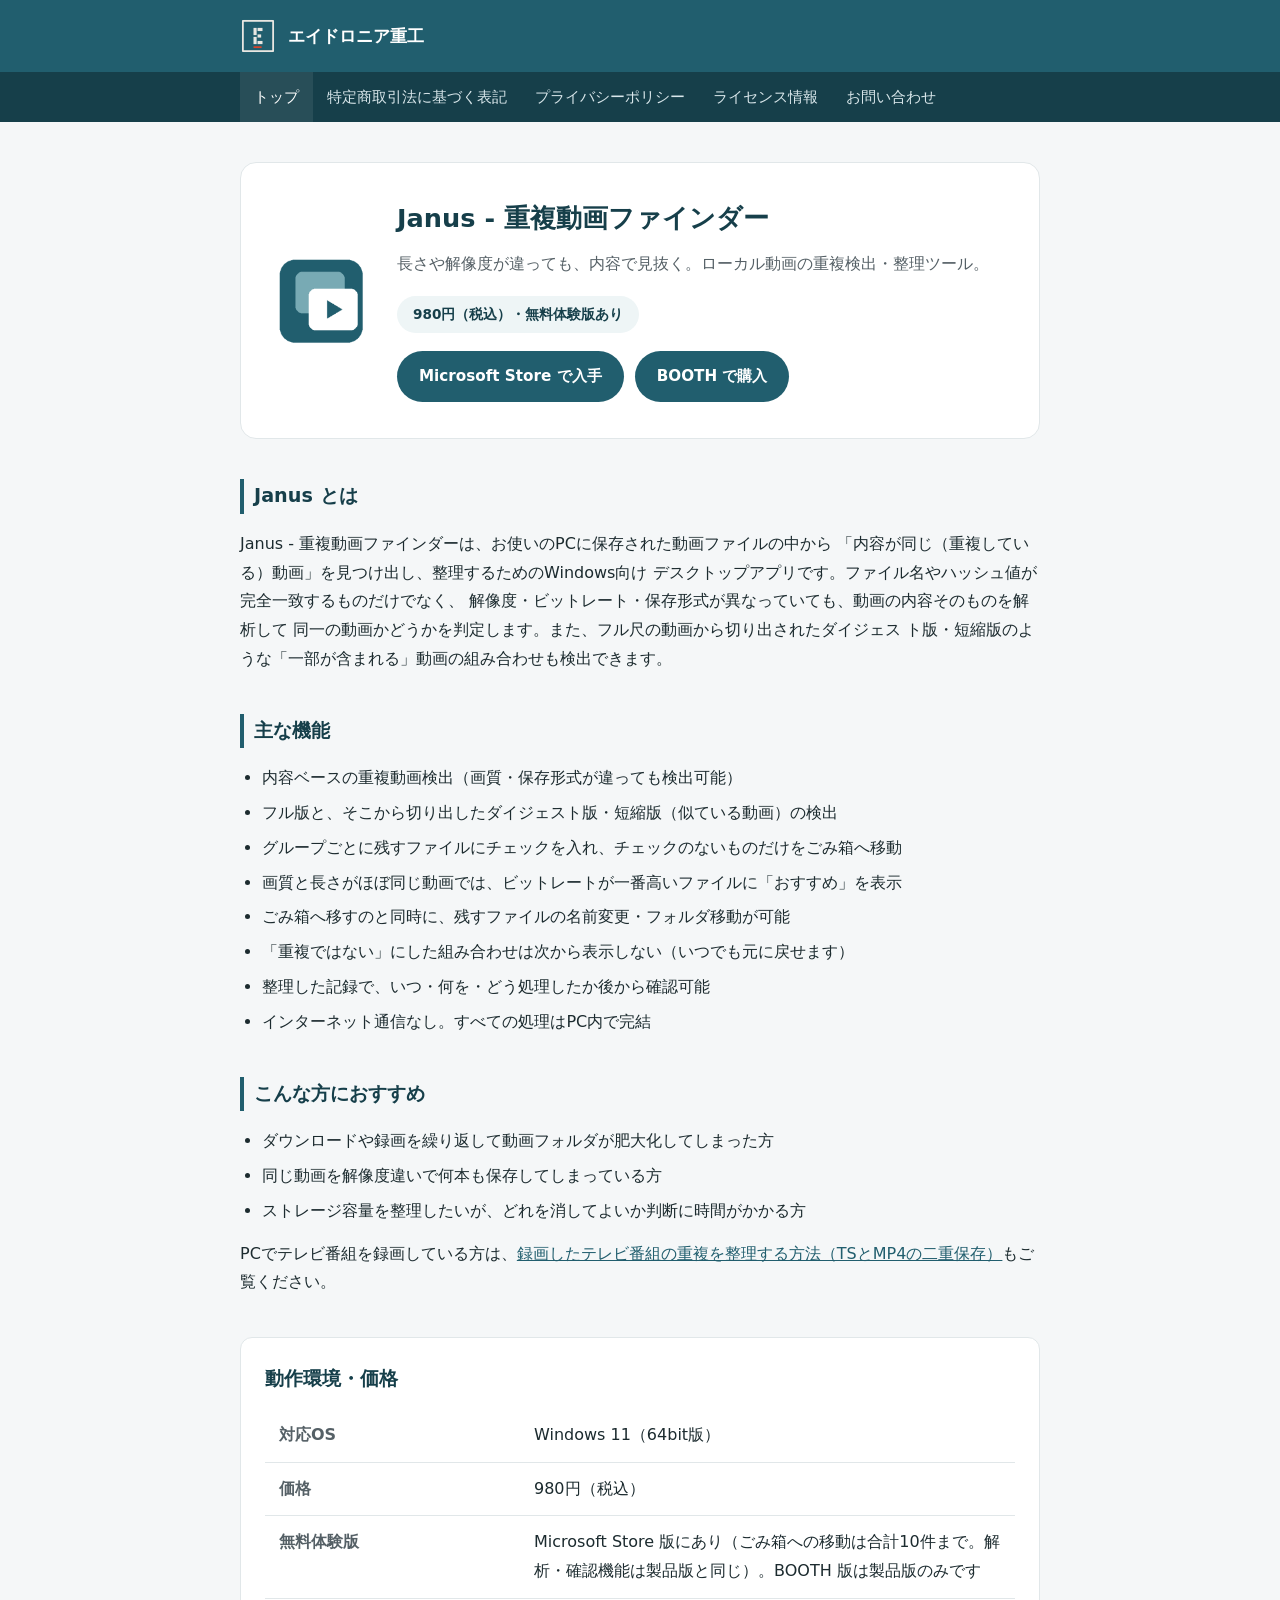
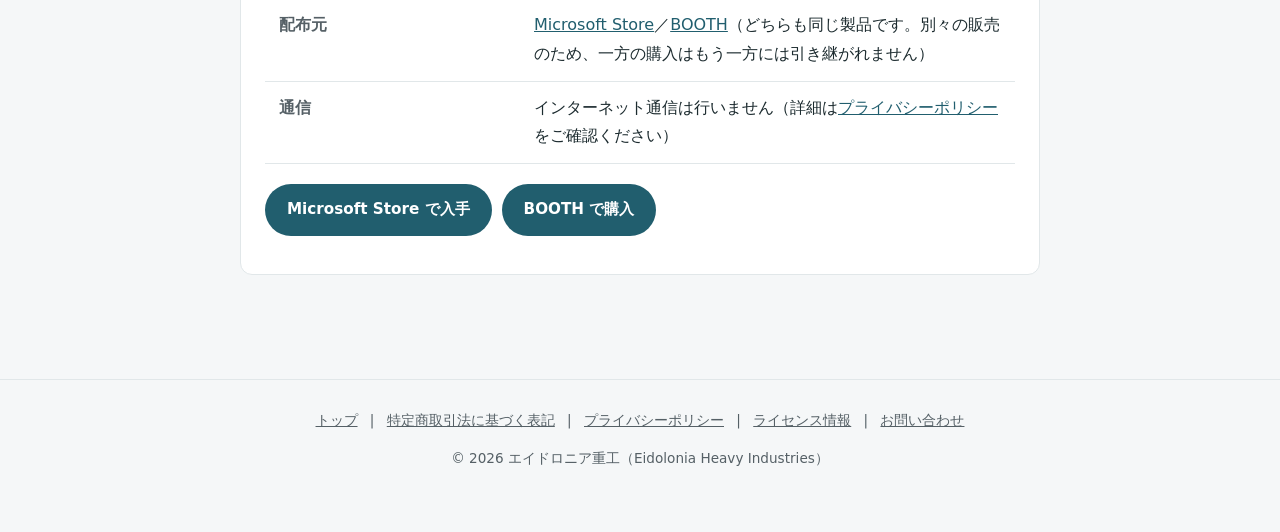
==== commit 69a23bd0: "Add files via upload" ====
--- a/index.html
+++ b/index.html
@@ -81,7 +81,7 @@
       <li>同じ動画を解像度違いで何本も保存してしまっている方</li>
       <li>ストレージ容量を整理したいが、どれを消してよいか判断に時間がかかる方</li>
     </ul>
-    <p>PCでテレビ番組を録画している方は、<a href="tv-recording.html">録画したテレビ番組の重複を整理する方法（TSとMP4、CMカット版）</a>もご覧ください。</p>
+    <p>PCでテレビ番組を録画している方は、<a href="tv-recording.html">録画したテレビ番組の重複を整理する方法（TSとMP4の二重保存）</a>もご覧ください。</p>
   </section>
 
   <section class="card">
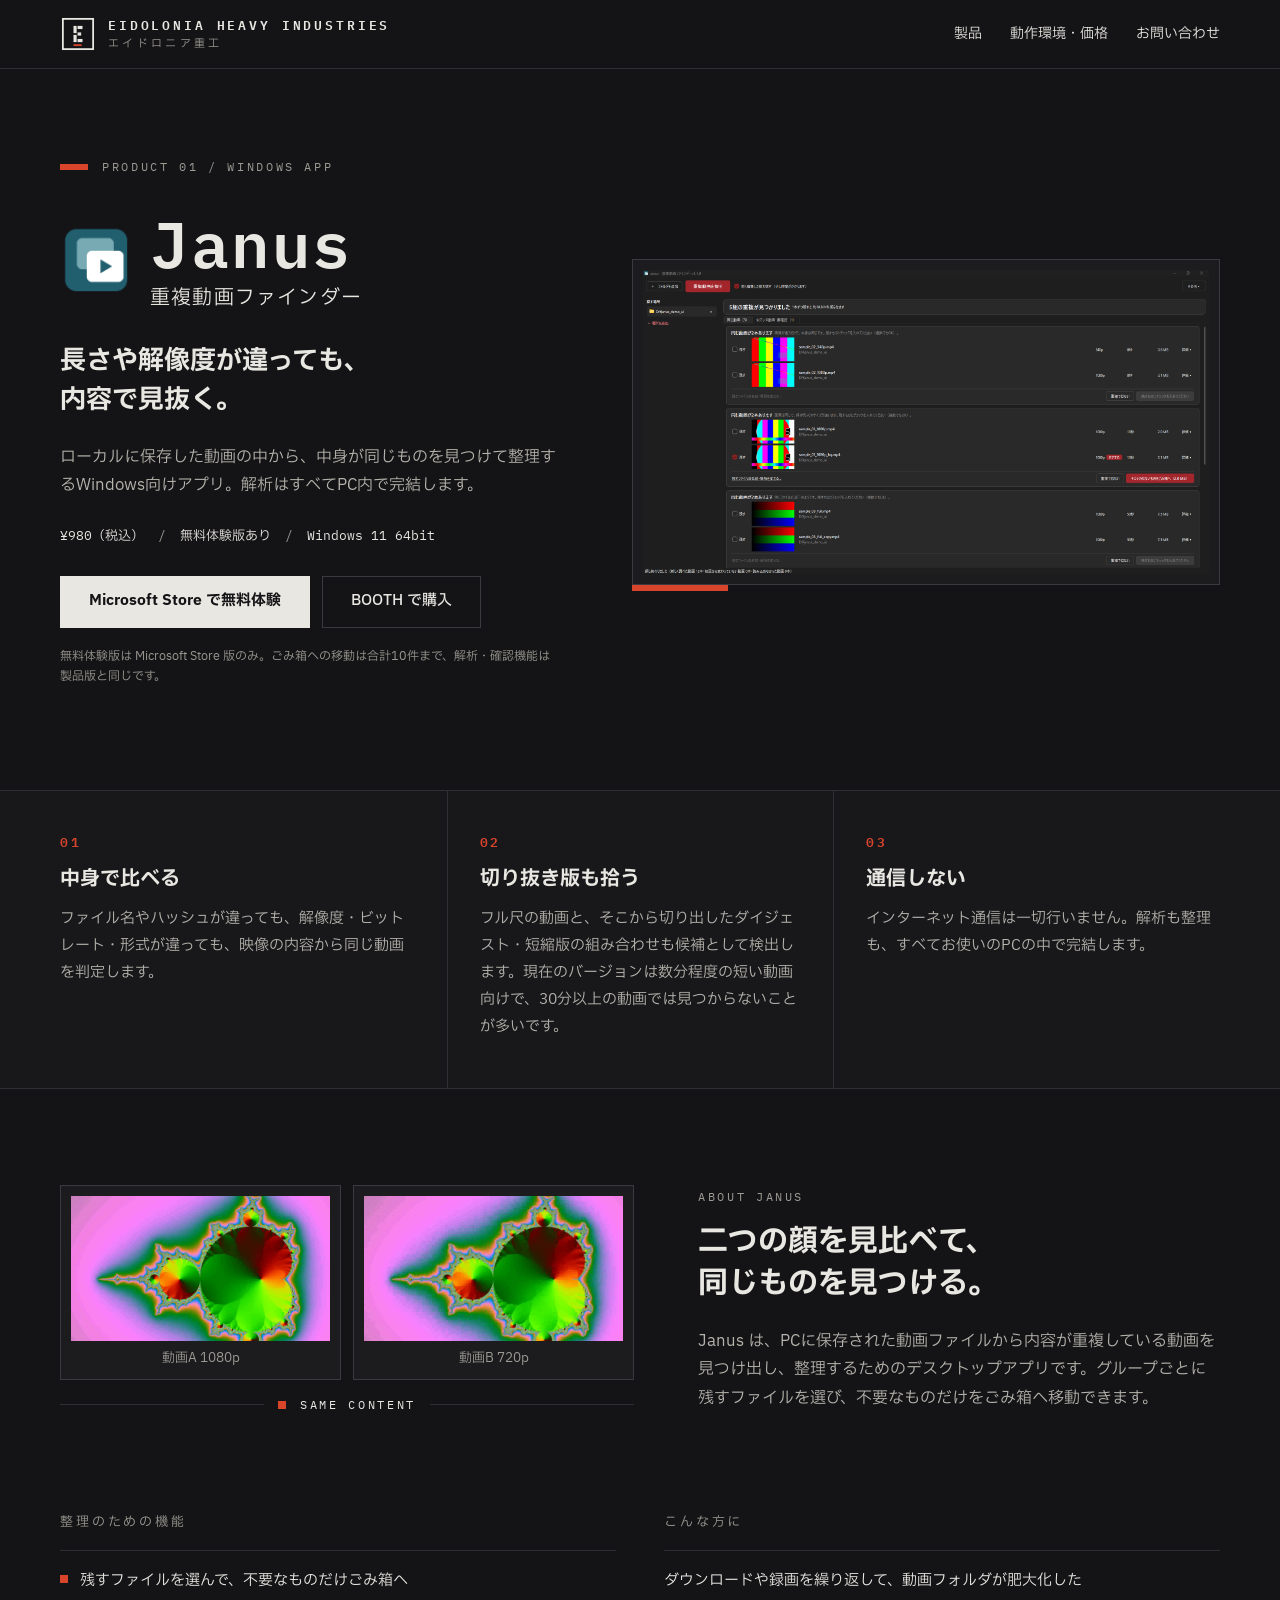
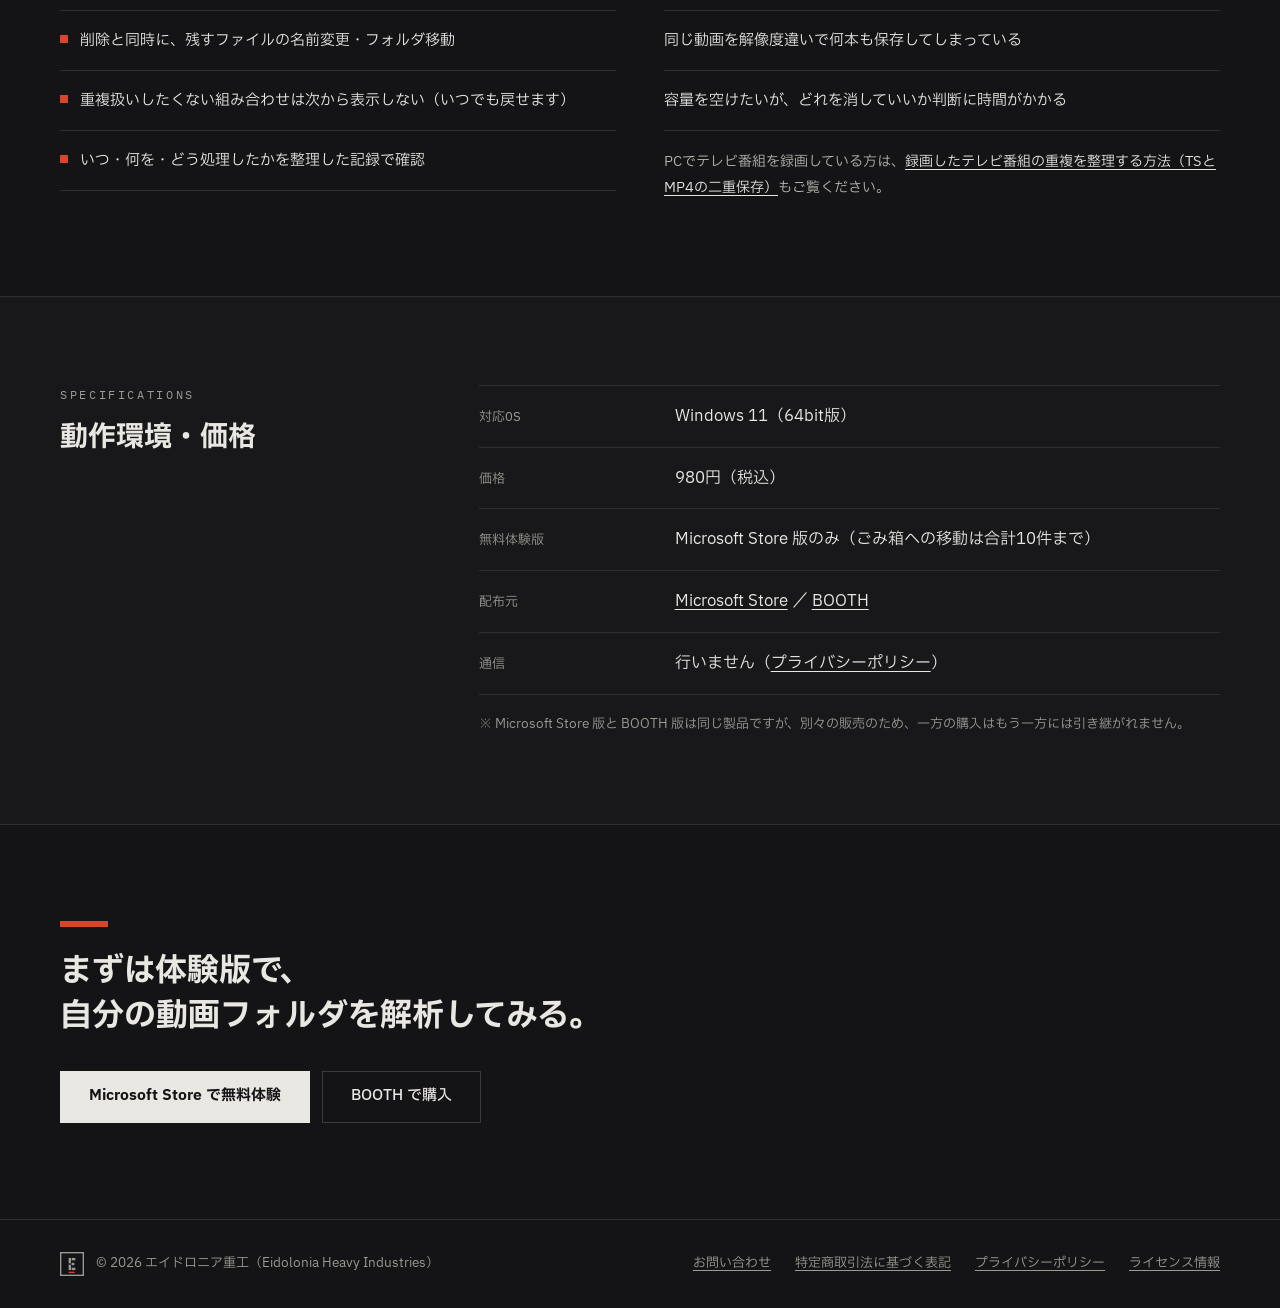
==== commit 4a2e05db: "Add files via upload 新デザインに変更" ====
--- a/index.html
+++ b/index.html
@@ -15,101 +15,169 @@
 <meta property="og:url" content="https://eidolonia-hi.github.io/">
 <meta property="og:image" content="https://eidolonia-hi.github.io/assets/ogp_1200x630.png">
 <meta name="twitter:card" content="summary_large_image">
-<link rel="stylesheet" href="style.css">
+<link rel="preconnect" href="https://fonts.googleapis.com">
+<link rel="preconnect" href="https://fonts.gstatic.com" crossorigin>
+<link rel="stylesheet" href="https://fonts.googleapis.com/css2?family=IBM+Plex+Mono:wght@400;600&family=IBM+Plex+Sans+JP:wght@400;500;700&display=swap">
+<link rel="stylesheet" href="assets/style.css">
 </head>
 <body>
 
 <header class="site-header">
-  <div class="header-inner">
-    <img class="logo" src="assets/e_light.svg" alt="エイドロニア重工 ロゴ">
-    <a class="brand" href="index.html">エイドロニア重工</a>
+  <div class="wrap header-inner">
+    <a class="brand" href="index.html">
+      <img src="assets/e_light.svg" width="36" height="36" alt="">
+      <span class="brand-text">
+        <span class="brand-en">EIDOLONIA HEAVY INDUSTRIES</span>
+        <span class="brand-ja">エイドロニア重工</span>
+      </span>
+    </a>
+    <nav class="site-nav" aria-label="メインメニュー">
+      <a href="#product">製品</a>
+      <a href="#spec">動作環境・価格</a>
+      <a href="contact.html">お問い合わせ</a>
+    </nav>
   </div>
 </header>
-<nav class="site-nav">
-  <div class="nav-inner">
-    <a href="index.html" class="active">トップ</a>
-    <a href="tokushoho.html">特定商取引法に基づく表記</a>
-    <a href="privacy.html">プライバシーポリシー</a>
-    <a href="license.html">ライセンス情報</a>
-    <a href="contact.html">お問い合わせ</a>
-  </div>
-</nav>
 
 <main>
 
-  <div class="hero">
-    <img class="hero-logo" src="assets/logo.png" alt="Janus - 重複動画ファインダー アイコン">
-    <div>
-      <h1>Janus - 重複動画ファインダー</h1>
-      <p class="tagline">長さや解像度が違っても、内容で見抜く。ローカル動画の重複検出・整理ツール。</p>
-      <span class="price-badge">980円（税込）・無料体験版あり</span><br>
-      <a class="btn" style="margin:4px 6px 4px 0;" href="https://apps.microsoft.com/detail/9PHZ2T339R2P" target="_blank" rel="noopener">Microsoft Store で入手</a>
-      <a class="btn" style="margin:4px 6px 4px 0;" href="https://eidolonia-hi.booth.pm/items/8967915" target="_blank" rel="noopener">BOOTH で購入</a>
+  <section class="hero" id="product">
+    <div class="wrap hero-inner">
+      <div>
+        <div class="label-row">
+          <span class="bar bar-28"></span>
+          <p class="label">PRODUCT 01 / WINDOWS APP</p>
+        </div>
+        <div class="product-name">
+          <img class="product-icon" src="assets/logo.png" width="72" height="72" alt="Janus - 重複動画ファインダー アイコン">
+          <div>
+            <h1>Janus</h1>
+            <p class="product-sub">重複動画ファインダー</p>
+          </div>
+        </div>
+        <p class="catch">長さや解像度が違っても、<br>内容で見抜く。</p>
+        <p class="lede">ローカルに保存した動画の中から、中身が同じものを見つけて整理するWindows向けアプリ。解析はすべてPC内で完結します。</p>
+        <p class="facts">
+          <span>¥980（税込）</span><span class="sep">/</span><span>無料体験版あり</span><span class="sep">/</span><span>Windows 11 64bit</span>
+        </p>
+        <div class="btn-row">
+          <a class="btn" href="https://apps.microsoft.com/detail/9PHZ2T339R2P" target="_blank" rel="noopener">Microsoft Store で無料体験</a>
+          <a class="btn btn-secondary" href="https://eidolonia-hi.booth.pm/items/8967915" target="_blank" rel="noopener">BOOTH で購入</a>
+        </div>
+        <p class="fine-print">無料体験版は Microsoft Store 版のみ。ごみ箱への移動は合計10件まで、解析・確認機能は製品版と同じです。</p>
+      </div>
+      <figure class="frame">
+        <img src="assets/screenshot_main.png" width="1920" height="1032" alt="Janus のメイン画面。解像度や保存形式が違う同じ動画が2本ずつグループにまとめられ、残すファイルをチェックで選べる">
+        <span class="frame-bar"></span>
+      </figure>
     </div>
-  </div>
-
-  <section>
-    <h2>Janus とは</h2>
-    <p>
-      Janus - 重複動画ファインダーは、お使いのPCに保存された動画ファイルの中から
-      「内容が同じ（重複している）動画」を見つけ出し、整理するためのWindows向け
-      デスクトップアプリです。ファイル名やハッシュ値が完全一致するものだけでなく、
-      解像度・ビットレート・保存形式が異なっていても、動画の内容そのものを解析して
-      同一の動画かどうかを判定します。また、フル尺の動画から切り出されたダイジェス
-      ト版・短縮版のような「一部が含まれる」動画の組み合わせも検出できます。
-    </p>
   </section>
 
-  <section>
-    <h2>主な機能</h2>
-    <ul>
-      <li>内容ベースの重複動画検出（画質・保存形式が違っても検出可能）</li>
-      <li>フル版と、そこから切り出したダイジェスト版・短縮版（似ている動画）の検出</li>
-      <li>グループごとに残すファイルにチェックを入れ、チェックのないものだけをごみ箱へ移動</li>
-      <li>画質と長さがほぼ同じ動画では、ビットレートが一番高いファイルに「おすすめ」を表示</li>
-      <li>ごみ箱へ移すのと同時に、残すファイルの名前変更・フォルダ移動が可能</li>
-      <li>「重複ではない」にした組み合わせは次から表示しない（いつでも元に戻せます）</li>
-      <li>整理した記録で、いつ・何を・どう処理したか後から確認可能</li>
-      <li>インターネット通信なし。すべての処理はPC内で完結</li>
-    </ul>
+  <section class="band" aria-label="Janus の強み">
+    <div class="wrap strengths">
+      <div class="strength">
+        <p class="strength-no">01</p>
+        <h2>中身で比べる</h2>
+        <p>ファイル名やハッシュが違っても、解像度・ビットレート・形式が違っても、映像の内容から同じ動画を判定します。</p>
+      </div>
+      <div class="strength">
+        <p class="strength-no">02</p>
+        <h2>切り抜き版も拾う</h2>
+        <p>フル尺の動画と、そこから切り出したダイジェスト・短縮版の組み合わせも候補として検出します。現在のバージョンは数分程度の短い動画向けで、30分以上の動画では見つからないことが多いです。</p>
+      </div>
+      <div class="strength">
+        <p class="strength-no">03</p>
+        <h2>通信しない</h2>
+        <p>インターネット通信は一切行いません。解析も整理も、すべてお使いのPCの中で完結します。</p>
+      </div>
+    </div>
   </section>
 
-  <section>
-    <h2>こんな方におすすめ</h2>
-    <ul>
-      <li>ダウンロードや録画を繰り返して動画フォルダが肥大化してしまった方</li>
-      <li>同じ動画を解像度違いで何本も保存してしまっている方</li>
-      <li>ストレージ容量を整理したいが、どれを消してよいか判断に時間がかかる方</li>
-    </ul>
-    <p>PCでテレビ番組を録画している方は、<a href="tv-recording.html">録画したテレビ番組の重複を整理する方法（TSとMP4の二重保存）</a>もご覧ください。</p>
+  <section class="wrap about">
+    <div>
+      <div class="compare-frames">
+        <figure class="frame">
+          <img src="assets/compare_1080p.png" width="640" height="360" alt="解像度1080pのサンプル動画の同じ場面">
+          <figcaption>動画A 1080p</figcaption>
+        </figure>
+        <figure class="frame">
+          <img src="assets/compare_720p.png" width="640" height="360" alt="解像度720pのサンプル動画の同じ場面">
+          <figcaption>動画B 720p</figcaption>
+        </figure>
+      </div>
+      <div class="same-content"><span class="square"></span><span>SAME CONTENT</span></div>
+    </div>
+    <div class="about-text">
+      <p class="label">ABOUT JANUS</p>
+      <h2>二つの顔を見比べて、<br>同じものを見つける。</h2>
+      <p>Janus は、PCに保存された動画ファイルから内容が重複している動画を見つけ出し、整理するためのデスクトップアプリです。グループごとに残すファイルを選び、不要なものだけをごみ箱へ移動できます。</p>
+    </div>
   </section>
 
-  <section class="card">
-    <h2 style="border:none; padding-left:0; margin-bottom:12px;">動作環境・価格</h2>
-    <table class="spec-table">
-      <tr><th>対応OS</th><td>Windows 11（64bit版）</td></tr>
-      <tr><th>価格</th><td>980円（税込）</td></tr>
-      <tr><th>無料体験版</th><td>Microsoft Store 版にあり（ごみ箱への移動は合計10件まで。解析・確認機能は製品版と同じ）。BOOTH 版は製品版のみです</td></tr>
-      <tr><th>配布元</th><td><a href="https://apps.microsoft.com/detail/9PHZ2T339R2P" target="_blank" rel="noopener">Microsoft Store</a>／<a href="https://eidolonia-hi.booth.pm/items/8967915" target="_blank" rel="noopener">BOOTH</a>（どちらも同じ製品です。別々の販売のため、一方の購入はもう一方には引き継がれません）</td></tr>
-      <tr><th>通信</th><td>インターネット通信は行いません（詳細は<a href="privacy.html">プライバシーポリシー</a>をご確認ください）</td></tr>
-    </table>
-    <p style="margin-top:20px; display:flex; flex-wrap:wrap; gap:10px;">
-      <a class="btn" href="https://apps.microsoft.com/detail/9PHZ2T339R2P" target="_blank" rel="noopener">Microsoft Store で入手</a>
-      <a class="btn" href="https://eidolonia-hi.booth.pm/items/8967915" target="_blank" rel="noopener">BOOTH で購入</a>
-    </p>
+  <section class="wrap lists" aria-label="機能とおすすめ">
+    <div>
+      <h2 class="list-heading">整理のための機能</h2>
+      <ul class="rule-list">
+        <li><span class="square"></span><span>残すファイルを選んで、不要なものだけごみ箱へ</span></li>
+        <li><span class="square"></span><span>削除と同時に、残すファイルの名前変更・フォルダ移動</span></li>
+        <li><span class="square"></span><span>重複扱いしたくない組み合わせは次から表示しない（いつでも戻せます）</span></li>
+        <li><span class="square"></span><span>いつ・何を・どう処理したかを整理した記録で確認</span></li>
+      </ul>
+    </div>
+    <div>
+      <h2 class="list-heading">こんな方に</h2>
+      <ul class="rule-list">
+        <li>ダウンロードや録画を繰り返して、動画フォルダが肥大化した</li>
+        <li>同じ動画を解像度違いで何本も保存してしまっている</li>
+        <li>容量を空けたいが、どれを消していいか判断に時間がかかる</li>
+      </ul>
+      <p class="list-note">PCでテレビ番組を録画している方は、<a href="tv-recording.html">録画したテレビ番組の重複を整理する方法（TSとMP4の二重保存）</a>もご覧ください。</p>
+    </div>
+  </section>
+
+  <section class="band" id="spec">
+    <div class="wrap spec-inner">
+      <div>
+        <p class="label">SPECIFICATIONS</p>
+        <h2>動作環境・価格</h2>
+      </div>
+      <div>
+        <dl class="spec-list">
+          <div class="spec-row"><dt>対応OS</dt><dd>Windows 11（64bit版）</dd></div>
+          <div class="spec-row"><dt>価格</dt><dd>980円（税込）</dd></div>
+          <div class="spec-row"><dt>無料体験版</dt><dd>Microsoft Store 版のみ（ごみ箱への移動は合計10件まで）</dd></div>
+          <div class="spec-row"><dt>配布元</dt><dd><a href="https://apps.microsoft.com/detail/9PHZ2T339R2P" target="_blank" rel="noopener">Microsoft Store</a> ／ <a href="https://eidolonia-hi.booth.pm/items/8967915" target="_blank" rel="noopener">BOOTH</a></dd></div>
+          <div class="spec-row"><dt>通信</dt><dd>行いません（<a href="privacy.html">プライバシーポリシー</a>）</dd></div>
+        </dl>
+        <p class="spec-note">※ Microsoft Store 版と BOOTH 版は同じ製品ですが、別々の販売のため、一方の購入はもう一方には引き継がれません。</p>
+      </div>
+    </div>
+  </section>
+
+  <section class="wrap closing">
+    <span class="bar bar-48"></span>
+    <h2>まずは体験版で、<br>自分の動画フォルダを解析してみる。</h2>
+    <div class="btn-row">
+      <a class="btn" href="https://apps.microsoft.com/detail/9PHZ2T339R2P" target="_blank" rel="noopener">Microsoft Store で無料体験</a>
+      <a class="btn btn-secondary" href="https://eidolonia-hi.booth.pm/items/8967915" target="_blank" rel="noopener">BOOTH で購入</a>
+    </div>
   </section>
 
 </main>
 
 <footer class="site-footer">
-  <p>
-    <a href="index.html">トップ</a> |
-    <a href="tokushoho.html">特定商取引法に基づく表記</a> |
-    <a href="privacy.html">プライバシーポリシー</a> |
-    <a href="license.html">ライセンス情報</a> |
-    <a href="contact.html">お問い合わせ</a>
-  </p>
-  <p>&copy; 2026 エイドロニア重工（Eidolonia Heavy Industries）</p>
+  <div class="wrap footer-inner">
+    <div class="footer-brand">
+      <svg width="24" height="24" viewBox="5.5 5.5 89 89" aria-hidden="true"><rect x="8" y="8" width="84" height="84" fill="none" stroke="#9C9A93" stroke-width="5"/><g fill="#9C9A93"><rect x="37.5" y="27.5" width="8.75" height="20"/><rect x="37.5" y="52.5" width="8.75" height="20"/><rect x="48.75" y="27.5" width="13.75" height="8.75"/><rect x="48.75" y="45.625" width="10" height="8.75"/><rect x="48.75" y="63.75" width="13.75" height="8.75"/></g><rect x="37.5" y="78.5" width="22.5" height="5" fill="#D9452B"/></svg>
+      <p>&copy; 2026 エイドロニア重工（Eidolonia Heavy Industries）</p>
+    </div>
+    <nav class="footer-nav" aria-label="サイト情報">
+      <a href="contact.html">お問い合わせ</a>
+      <a href="tokushoho.html">特定商取引法に基づく表記</a>
+      <a href="privacy.html">プライバシーポリシー</a>
+      <a href="license.html">ライセンス情報</a>
+    </nav>
+  </div>
 </footer>
 
 </body>
--- a/assets/style.css
+++ b/assets/style.css
@@ -0,0 +1,938 @@
+/* エイドロニア重工 共通スタイル */
+
+:root {
+  color-scheme: dark;
+  --ink: #141416;
+  --surface: #1c1c1f;
+  --band: #18181b;
+  --line: #2e2e33;
+  --frame: #3a3a40;
+  --muted: #9c9a93;
+  --body: #b5b3ac;
+  --bone: #e9e7e2;
+  --signal: #d9452b;
+  --font-sans: "IBM Plex Sans JP", "Hiragino Sans", "Yu Gothic UI", sans-serif;
+  --font-mono: "IBM Plex Mono", Consolas, "IBM Plex Sans JP", "Hiragino Sans", "Yu Gothic UI", monospace;
+  --max-width: 1160px;
+  --gutter: 32px;
+}
+
+*,
+*::before,
+*::after {
+  box-sizing: border-box;
+}
+
+html {
+  scroll-behavior: smooth;
+  -webkit-text-size-adjust: 100%;
+}
+
+body {
+  margin: 0;
+  background: var(--ink);
+  color: var(--body);
+  font-family: var(--font-sans);
+  font-size: 16px;
+  line-height: 1.8;
+  overflow-wrap: break-word;
+}
+
+img {
+  display: block;
+  max-width: 100%;
+  height: auto;
+}
+
+a {
+  color: var(--bone);
+  text-underline-offset: 3px;
+}
+
+a:hover {
+  color: #fff;
+}
+
+a:focus-visible {
+  outline: 2px solid var(--bone);
+  outline-offset: 3px;
+}
+
+h1,
+h2,
+h3 {
+  color: var(--bone);
+  font-weight: 700;
+  line-height: 1.4;
+}
+
+p {
+  margin: 0 0 14px;
+}
+
+.wrap {
+  width: 100%;
+  max-width: calc(var(--max-width) + var(--gutter) * 2);
+  margin: 0 auto;
+  padding-left: var(--gutter);
+  padding-right: var(--gutter);
+}
+
+/* ---- 赤のアクセント（帯と四角のみ） ---- */
+
+.bar {
+  display: block;
+  flex: none;
+  height: 6px;
+  background: var(--signal);
+}
+
+.bar-28 { width: 28px; }
+.bar-48 { width: 48px; }
+
+.square {
+  display: block;
+  flex: none;
+  width: 8px;
+  height: 8px;
+  background: var(--signal);
+}
+
+/* ---- 英字ラベル ---- */
+
+.label {
+  margin: 0;
+  color: var(--muted);
+  font-family: var(--font-mono);
+  font-size: 12px;
+  font-weight: 400;
+  letter-spacing: 0.22em;
+  line-height: 1.6;
+  text-transform: uppercase;
+}
+
+.label-row {
+  display: flex;
+  align-items: center;
+  gap: 14px;
+}
+
+/* ---- ヘッダー ---- */
+
+.site-header {
+  border-bottom: 1px solid var(--line);
+}
+
+.header-inner {
+  display: flex;
+  flex-wrap: wrap;
+  align-items: center;
+  justify-content: space-between;
+  gap: 12px 32px;
+  padding-top: 16px;
+  padding-bottom: 16px;
+}
+
+.brand {
+  display: flex;
+  align-items: center;
+  gap: 12px;
+  color: var(--bone);
+  text-decoration: none;
+}
+
+.brand img {
+  flex: none;
+  width: 36px;
+  height: 36px;
+}
+
+.brand-text {
+  display: block;
+}
+
+.brand-en {
+  display: block;
+  font-family: var(--font-mono);
+  font-size: 13px;
+  font-weight: 600;
+  letter-spacing: 0.22em;
+  line-height: 1.5;
+}
+
+.brand-ja {
+  display: block;
+  color: var(--muted);
+  font-size: 11px;
+  letter-spacing: 0.3em;
+  line-height: 1.5;
+}
+
+.site-nav {
+  display: flex;
+  flex-wrap: wrap;
+  gap: 4px 28px;
+}
+
+.site-nav a {
+  color: var(--bone);
+  font-size: 14px;
+  text-decoration: none;
+}
+
+.site-nav a:hover {
+  text-decoration: underline;
+}
+
+/* ---- ボタン ---- */
+
+.btn-row {
+  display: flex;
+  flex-wrap: wrap;
+  gap: 12px;
+}
+
+.btn {
+  display: inline-flex;
+  align-items: center;
+  justify-content: center;
+  min-height: 52px;
+  padding: 10px 28px;
+  border: 1px solid var(--bone);
+  background: var(--bone);
+  color: var(--ink);
+  font-size: 15px;
+  font-weight: 700;
+  line-height: 1.5;
+  text-align: center;
+  text-decoration: none;
+}
+
+.btn:hover {
+  border-color: #fff;
+  background: #fff;
+  color: var(--ink);
+}
+
+.btn-secondary {
+  border-color: var(--frame);
+  background: transparent;
+  color: var(--bone);
+  font-weight: 500;
+}
+
+.btn-secondary:hover {
+  border-color: var(--bone);
+  background: transparent;
+  color: var(--bone);
+}
+
+/* ---- 額縁（スクリーンショット枠） ---- */
+
+.frame {
+  position: relative;
+  margin: 0;
+  padding: 10px;
+  border: 1px solid var(--frame);
+  background: var(--surface);
+}
+
+.frame-bar {
+  position: absolute;
+  left: -1px;
+  bottom: -7px;
+  width: 96px;
+  height: 6px;
+  background: var(--signal);
+}
+
+.frame figcaption {
+  margin-top: 8px;
+  color: var(--muted);
+  font-size: 13px;
+  line-height: 1.5;
+  text-align: center;
+}
+
+/* ---- ヒーロー ---- */
+
+.hero-inner {
+  display: grid;
+  grid-template-columns: minmax(0, 0.85fr) minmax(0, 1fr);
+  gap: 72px;
+  align-items: center;
+  padding-top: 88px;
+  padding-bottom: 104px;
+}
+
+.product-name {
+  display: flex;
+  align-items: center;
+  gap: 18px;
+  margin-top: 32px;
+}
+
+.product-icon {
+  flex: none;
+  width: 72px;
+  height: 72px;
+}
+
+.hero h1 {
+  margin: 0;
+  font-family: var(--font-mono);
+  font-size: 64px;
+  font-weight: 600;
+  letter-spacing: 0.04em;
+  line-height: 1.1;
+}
+
+.product-sub {
+  margin: 4px 0 0;
+  color: var(--bone);
+  font-size: 20px;
+  letter-spacing: 0.06em;
+  line-height: 1.5;
+}
+
+.catch {
+  margin: 28px 0 0;
+  color: var(--bone);
+  font-size: 26px;
+  font-weight: 700;
+  line-height: 1.5;
+}
+
+.lede {
+  max-width: 34em;
+  margin: 24px 0 0;
+}
+
+.facts {
+  display: flex;
+  flex-wrap: wrap;
+  gap: 4px 14px;
+  margin: 24px 0 0;
+  color: var(--bone);
+  font-family: var(--font-mono);
+  font-size: 13px;
+}
+
+.facts .sep {
+  color: var(--muted);
+}
+
+.hero .btn-row {
+  margin-top: 28px;
+}
+
+.fine-print {
+  max-width: 44em;
+  margin: 18px 0 0;
+  color: var(--muted);
+  font-size: 12px;
+  line-height: 1.7;
+}
+
+/* ---- 帯状セクション ---- */
+
+.band {
+  border-top: 1px solid var(--line);
+  border-bottom: 1px solid var(--line);
+  background: var(--band);
+}
+
+/* ---- 強み3つ ---- */
+
+.strengths {
+  display: grid;
+  grid-template-columns: repeat(3, minmax(0, 1fr));
+}
+
+.strength {
+  padding: 40px 32px 48px;
+  border-left: 1px solid var(--line);
+}
+
+.strength:first-child {
+  padding-left: 0;
+  border-left: 0;
+}
+
+.strength:last-child {
+  padding-right: 0;
+}
+
+.strength-no {
+  margin: 0;
+  color: var(--signal);
+  font-family: var(--font-mono);
+  font-size: 13px;
+  font-weight: 600;
+  letter-spacing: 0.2em;
+}
+
+.strength h2 {
+  margin: 10px 0 12px;
+  font-size: 20px;
+}
+
+.strength p:last-child {
+  margin: 0;
+  font-size: 15px;
+}
+
+/* ---- Janusとは ---- */
+
+.about {
+  display: grid;
+  grid-template-columns: minmax(0, 1.1fr) minmax(0, 1fr);
+  gap: 64px;
+  align-items: center;
+  padding-top: 96px;
+  padding-bottom: 72px;
+}
+
+.compare-frames {
+  display: grid;
+  grid-template-columns: repeat(2, minmax(0, 1fr));
+  gap: 12px;
+}
+
+.same-content {
+  display: flex;
+  align-items: center;
+  gap: 14px;
+  margin-top: 14px;
+  color: var(--bone);
+  font-family: var(--font-mono);
+  font-size: 12px;
+  letter-spacing: 0.22em;
+}
+
+.same-content::before,
+.same-content::after {
+  content: "";
+  flex: 1;
+  height: 1px;
+  background: var(--line);
+}
+
+.about h2 {
+  margin: 14px 0 22px;
+  font-size: 30px;
+}
+
+.about-text p:last-child {
+  max-width: 34em;
+  margin-bottom: 0;
+}
+
+/* ---- 機能とおすすめ ---- */
+
+.lists {
+  display: grid;
+  grid-template-columns: repeat(2, minmax(0, 1fr));
+  gap: 48px;
+  padding-top: 24px;
+  padding-bottom: 96px;
+}
+
+.list-heading {
+  margin: 0 0 18px;
+  color: var(--muted);
+  font-family: var(--font-mono);
+  font-size: 13px;
+  font-weight: 400;
+  letter-spacing: 0.22em;
+  line-height: 1.6;
+}
+
+.rule-list {
+  margin: 0;
+  padding: 0;
+  border-top: 1px solid var(--line);
+  list-style: none;
+}
+
+.rule-list li {
+  display: flex;
+  align-items: baseline;
+  gap: 12px;
+  margin: 0;
+  padding: 16px 0;
+  border-bottom: 1px solid var(--line);
+  color: var(--bone);
+  font-size: 15px;
+}
+
+.rule-list .square {
+  position: relative;
+  top: -2px;
+}
+
+.list-note {
+  margin: 18px 0 0;
+  font-size: 14px;
+}
+
+/* ---- 動作環境・価格 ---- */
+
+.spec-inner {
+  display: grid;
+  grid-template-columns: minmax(0, 1fr) minmax(0, 2fr);
+  gap: 48px;
+  padding-top: 88px;
+  padding-bottom: 88px;
+}
+
+.spec-inner h2 {
+  margin: 14px 0 0;
+  font-size: 28px;
+}
+
+.spec-list {
+  margin: 0;
+  border-top: 1px solid var(--line);
+}
+
+.spec-row {
+  display: grid;
+  grid-template-columns: 180px minmax(0, 1fr);
+  gap: 4px 16px;
+  align-items: baseline;
+  padding: 16px 0;
+  border-bottom: 1px solid var(--line);
+}
+
+.spec-row dt {
+  color: var(--muted);
+  font-family: var(--font-mono);
+  font-size: 13px;
+}
+
+.spec-row dd {
+  margin: 0;
+  color: var(--bone);
+}
+
+.spec-note {
+  margin: 18px 0 0;
+  color: var(--muted);
+  font-size: 13px;
+}
+
+/* ---- 最後の購入導線 ---- */
+
+.closing {
+  padding-top: 96px;
+  padding-bottom: 96px;
+}
+
+.closing h2 {
+  margin: 22px 0 32px;
+  font-size: 32px;
+}
+
+/* ---- フッター ---- */
+
+.site-footer {
+  border-top: 1px solid var(--line);
+}
+
+.footer-inner {
+  display: flex;
+  flex-wrap: wrap;
+  align-items: center;
+  justify-content: space-between;
+  gap: 16px 32px;
+  padding-top: 32px;
+  padding-bottom: 32px;
+  color: var(--muted);
+  font-size: 13px;
+}
+
+.footer-brand {
+  display: flex;
+  align-items: center;
+  gap: 12px;
+}
+
+.footer-brand svg {
+  flex: none;
+}
+
+.footer-brand p {
+  margin: 0;
+}
+
+.footer-nav {
+  display: flex;
+  flex-wrap: wrap;
+  gap: 6px 24px;
+}
+
+.footer-nav a {
+  color: var(--muted);
+}
+
+.footer-nav a:hover {
+  color: var(--bone);
+}
+
+/* ---- 下層ページ（特商法・プライバシー・ライセンス・お問い合わせ・解説記事） ---- */
+
+.doc {
+  padding-top: 64px;
+  padding-bottom: 88px;
+}
+
+.doc > * {
+  max-width: 860px;
+}
+
+.page-title {
+  margin: 0 0 12px;
+  font-size: 30px;
+}
+
+.page-title::before {
+  content: "";
+  display: block;
+  width: 28px;
+  height: 6px;
+  margin-bottom: 24px;
+  background: var(--signal);
+}
+
+.page-lede {
+  max-width: 34em;
+  margin: 0 0 40px;
+  color: var(--muted);
+}
+
+.doc section {
+  margin-bottom: 48px;
+}
+
+.doc section:last-child {
+  margin-bottom: 0;
+}
+
+.doc h2 {
+  margin: 0 0 16px;
+  padding-top: 24px;
+  border-top: 1px solid var(--line);
+  font-size: 20px;
+}
+
+.doc h3 {
+  margin: 28px 0 8px;
+  font-size: 16px;
+}
+
+.doc section > p,
+.doc section > ul,
+.doc section > ol {
+  max-width: 34em;
+}
+
+.doc ul,
+.doc ol {
+  margin: 0 0 14px;
+  padding-left: 1.4em;
+}
+
+.doc li {
+  margin-bottom: 6px;
+}
+
+.doc strong {
+  color: var(--bone);
+}
+
+.doc figure img {
+  border: 1px solid var(--frame);
+}
+
+.doc .card {
+  padding: 24px;
+  border: 1px solid var(--line);
+  background: var(--band);
+}
+
+.doc .card h2 {
+  padding-top: 0;
+  border-top: 0;
+}
+
+.email-link {
+  font-size: 18px;
+  font-weight: 700;
+}
+
+.notice {
+  padding: 16px 18px;
+  border: 1px solid var(--line);
+  background: var(--band);
+  font-size: 15px;
+}
+
+table.spec-table {
+  width: 100%;
+  border-collapse: collapse;
+}
+
+table.spec-table th,
+table.spec-table td {
+  padding: 14px 12px;
+  border-bottom: 1px solid var(--line);
+  text-align: left;
+  vertical-align: top;
+}
+
+table.spec-table tr:first-child th,
+table.spec-table tr:first-child td {
+  border-top: 1px solid var(--line);
+}
+
+table.spec-table th {
+  width: 30%;
+  padding-left: 0;
+  color: var(--muted);
+  font-size: 13px;
+  font-weight: 500;
+}
+
+table.spec-table td {
+  color: var(--bone);
+  padding-right: 0;
+}
+
+table.spec-table td > p:last-child,
+table.spec-table td > ul:last-child {
+  margin-bottom: 0;
+}
+
+code {
+  padding: 1px 6px;
+  border: 1px solid var(--line);
+  background: var(--surface);
+  color: var(--bone);
+  font-family: var(--font-mono);
+  font-size: 0.88em;
+  overflow-wrap: anywhere;
+}
+
+code.hash {
+  display: block;
+  padding: 8px 12px;
+  line-height: 1.6;
+  word-break: break-all;
+}
+
+code.hash-inline {
+  word-break: break-all;
+}
+
+.sub-note {
+  margin: 8px 0 0;
+  color: var(--muted);
+  font-size: 14px;
+}
+
+.hash-row {
+  margin-top: 10px;
+}
+
+.hash-label {
+  display: block;
+  margin-bottom: 2px;
+  color: var(--muted);
+  font-family: var(--font-mono);
+  font-size: 12px;
+  letter-spacing: 0.2em;
+}
+
+.option-list {
+  display: flex;
+  flex-wrap: wrap;
+  gap: 6px;
+  margin: 0 0 14px;
+}
+
+.option-list code {
+  padding: 3px 8px;
+}
+
+.source-primary {
+  margin-bottom: 18px;
+  padding: 12px 16px;
+  border: 1px solid var(--frame);
+}
+
+.label-badge {
+  display: inline-block;
+  margin-bottom: 4px;
+  color: var(--muted);
+  font-size: 12px;
+}
+
+.source-primary .source-link {
+  display: block;
+  font-weight: 700;
+}
+
+.source-heading {
+  margin: 0 0 6px;
+  color: var(--muted);
+  font-size: 13px;
+}
+
+ul.source-list {
+  margin: 0 0 12px;
+  padding-left: 1.2em;
+}
+
+ul.source-list li {
+  margin-bottom: 10px;
+}
+
+.source-desc,
+.source-meta {
+  display: block;
+  color: var(--muted);
+  font-size: 13px;
+  line-height: 1.6;
+}
+
+/* ---- レスポンシブ ---- */
+
+@media (max-width: 900px) {
+  .hero-inner,
+  .about,
+  .spec-inner {
+    grid-template-columns: minmax(0, 1fr);
+  }
+
+  .hero-inner {
+    gap: 56px;
+    padding-top: 56px;
+    padding-bottom: 72px;
+  }
+
+  .about {
+    gap: 40px;
+    padding-top: 64px;
+    padding-bottom: 56px;
+  }
+
+  .spec-inner {
+    gap: 28px;
+    padding-top: 64px;
+    padding-bottom: 64px;
+  }
+
+  .strengths {
+    grid-template-columns: minmax(0, 1fr);
+  }
+
+  .strength,
+  .strength:first-child,
+  .strength:last-child {
+    padding: 32px 0;
+    border-left: 0;
+  }
+
+  .strength + .strength {
+    border-top: 1px solid var(--line);
+  }
+
+  .lists {
+    grid-template-columns: minmax(0, 1fr);
+    padding-bottom: 72px;
+  }
+
+  .closing {
+    padding-top: 72px;
+    padding-bottom: 72px;
+  }
+}
+
+@media (max-width: 560px) {
+  :root {
+    --gutter: 20px;
+  }
+
+  .brand-en {
+    font-size: 12px;
+    letter-spacing: 0.2em;
+  }
+
+  .hero h1 {
+    font-size: 52px;
+  }
+
+  .product-icon {
+    width: 60px;
+    height: 60px;
+  }
+
+  .product-sub {
+    font-size: 18px;
+  }
+
+  .catch {
+    font-size: 24px;
+  }
+
+  .about h2 {
+    font-size: 26px;
+  }
+
+  .closing h2 {
+    font-size: 26px;
+  }
+
+  .btn-row .btn {
+    width: 100%;
+  }
+
+  .spec-row {
+    grid-template-columns: minmax(0, 1fr);
+  }
+
+  .doc {
+    padding-top: 40px;
+    padding-bottom: 56px;
+  }
+
+  .page-title {
+    font-size: 26px;
+  }
+
+  .doc .card {
+    padding: 18px 16px;
+  }
+
+  table.spec-table th,
+  table.spec-table td {
+    display: block;
+    width: 100%;
+    padding-left: 0;
+    padding-right: 0;
+  }
+
+  table.spec-table th {
+    padding-bottom: 2px;
+    border-bottom: 0;
+  }
+
+  table.spec-table td {
+    padding-top: 2px;
+  }
+
+  table.spec-table tr:first-child td {
+    border-top: 0;
+  }
+}
